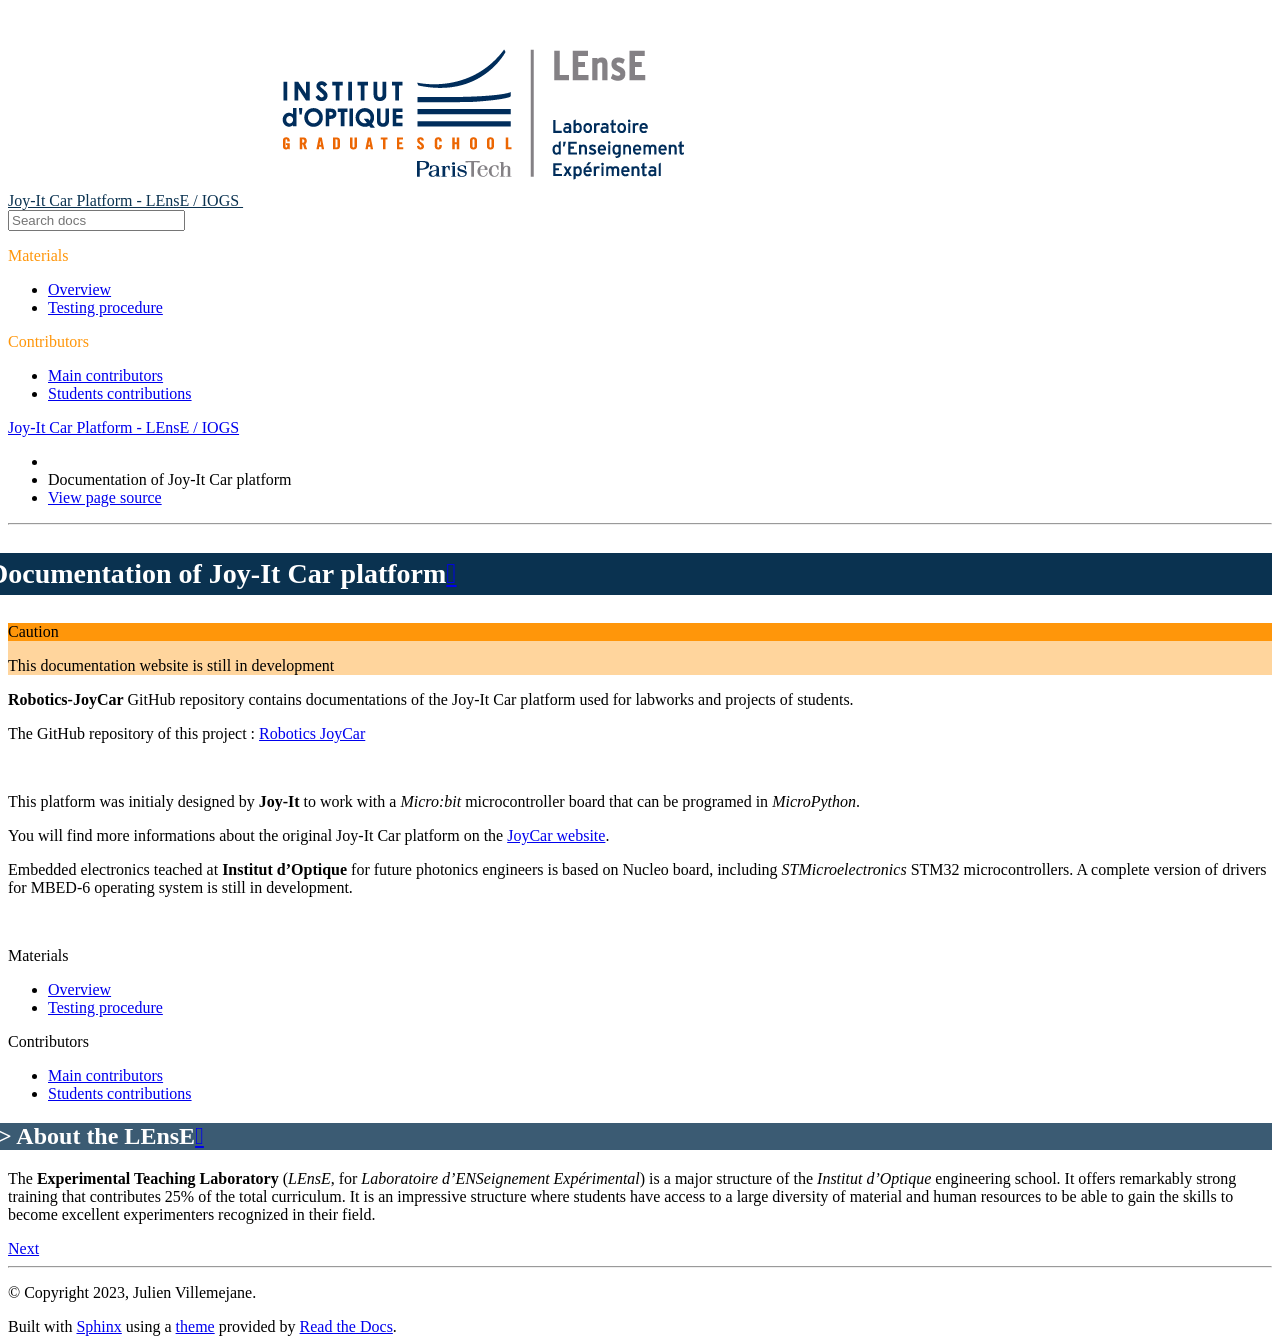
==== index.html @ 59b48093 "deploy: bbde22ca3c3053697eb1ee3dafcf8094be9d98b4" ====
<!DOCTYPE html>
<html class="writer-html5" lang="en" data-content_root="./">
<head>
  <meta charset="utf-8" /><meta name="viewport" content="width=device-width, initial-scale=1" />

  <meta name="viewport" content="width=device-width, initial-scale=1.0" />
  <title>Documentation of Joy-It Car platform &mdash; Joy-It Car Platform - LEnsE / IOGS 0.1 documentation</title>
      <link rel="stylesheet" type="text/css" href="_static/pygments.css?v=80d5e7a1" />
      <link rel="stylesheet" type="text/css" href="_static/css/theme.css?v=19f00094" />
      <link rel="stylesheet" type="text/css" href="_static/css/lense.css?v=fdb2ecc0" />

  
  <!--[if lt IE 9]>
    <script src="_static/js/html5shiv.min.js"></script>
  <![endif]-->
  
        <script src="_static/jquery.js?v=5d32c60e"></script>
        <script src="_static/_sphinx_javascript_frameworks_compat.js?v=2cd50e6c"></script>
        <script src="_static/documentation_options.js?v=2709fde1"></script>
        <script src="_static/doctools.js?v=888ff710"></script>
        <script src="_static/sphinx_highlight.js?v=dc90522c"></script>
    <script src="_static/js/theme.js"></script>
    <link rel="index" title="Index" href="genindex.html" />
    <link rel="search" title="Search" href="search.html" />
    <link rel="next" title="Overview of the platform" href="contents/material_overview.html" /> 
</head>

<body class="wy-body-for-nav"> 
  <div class="wy-grid-for-nav">
    <nav data-toggle="wy-nav-shift" class="wy-nav-side">
      <div class="wy-side-scroll">
        <div class="wy-side-nav-search" >

          
          
          <a href="#" class="icon icon-home">
            Joy-It Car Platform - LEnsE / IOGS
              <img src="_static/logo_lense.png" class="logo" alt="Logo"/>
          </a>
<div role="search">
  <form id="rtd-search-form" class="wy-form" action="search.html" method="get">
    <input type="text" name="q" placeholder="Search docs" aria-label="Search docs" />
    <input type="hidden" name="check_keywords" value="yes" />
    <input type="hidden" name="area" value="default" />
  </form>
</div>
        </div><div class="wy-menu wy-menu-vertical" data-spy="affix" role="navigation" aria-label="Navigation menu">
              <p class="caption" role="heading"><span class="caption-text">Materials</span></p>
<ul>
<li class="toctree-l1"><a class="reference internal" href="contents/material_overview.html">     Overview</a></li>
<li class="toctree-l1"><a class="reference internal" href="contents/material_testing.html">     Testing procedure</a></li>
</ul>
<p class="caption" role="heading"><span class="caption-text">Contributors</span></p>
<ul>
<li class="toctree-l1"><a class="reference internal" href="contents/main_contributors.html">     Main contributors</a></li>
<li class="toctree-l1"><a class="reference internal" href="contents/other_contributors.html">     Students contributions</a></li>
</ul>

        </div>
      </div>
    </nav>

    <section data-toggle="wy-nav-shift" class="wy-nav-content-wrap"><nav class="wy-nav-top" aria-label="Mobile navigation menu" >
          <i data-toggle="wy-nav-top" class="fa fa-bars"></i>
          <a href="#">Joy-It Car Platform - LEnsE / IOGS</a>
      </nav>

      <div class="wy-nav-content">
        <div class="rst-content">
          <div role="navigation" aria-label="Page navigation">
  <ul class="wy-breadcrumbs">
      <li><a href="#" class="icon icon-home" aria-label="Home"></a></li>
      <li class="breadcrumb-item active">Documentation of Joy-It Car platform</li>
      <li class="wy-breadcrumbs-aside">
            <a href="_sources/index.rst.txt" rel="nofollow"> View page source</a>
      </li>
  </ul>
  <hr/>
</div>
          <div role="main" class="document" itemscope="itemscope" itemtype="http://schema.org/Article">
           <div itemprop="articleBody">
             
  <section id="documentation-of-joy-it-car-platform">
<h1>Documentation of Joy-It Car platform<a class="headerlink" href="#documentation-of-joy-it-car-platform" title="Link to this heading"></a></h1>
<div class="admonition caution">
<p class="admonition-title">Caution</p>
<p>This documentation website is still in development</p>
</div>
<p><strong>Robotics-JoyCar</strong> GitHub repository contains documentations of the Joy-It Car platform used for labworks and projects of students.</p>
<p>The GitHub repository of this project : <a class="reference external" href="https://github.com/IOGS-LEnsE/robotics-joycar">Robotics JoyCar</a></p>
<div class="line-block">
<div class="line"><br /></div>
</div>
<p>This platform was initialy designed by <strong>Joy-It</strong> to work with a <em>Micro:bit</em> microcontroller board that can be programed in <em>MicroPython</em>.</p>
<p>You will find more informations about the original Joy-It Car platform on the <a class="reference external" href="https://joycar.joy-it.net/en/">JoyCar website</a>.</p>
<p>Embedded electronics teached at <strong>Institut d’Optique</strong> for future photonics engineers is based on Nucleo board, including <em>STMicroelectronics</em> STM32 microcontrollers.
A complete version of drivers for MBED-6 operating system is still in development.</p>
<div class="line-block">
<div class="line"><br /></div>
</div>
<div class="toctree-wrapper compound">
<p class="caption" role="heading"><span class="caption-text">Materials</span></p>
<ul>
<li class="toctree-l1"><a class="reference internal" href="contents/material_overview.html">     Overview</a></li>
<li class="toctree-l1"><a class="reference internal" href="contents/material_testing.html">     Testing procedure</a></li>
</ul>
</div>
<div class="toctree-wrapper compound">
</div>
<div class="toctree-wrapper compound">
<p class="caption" role="heading"><span class="caption-text">Contributors</span></p>
<ul>
<li class="toctree-l1"><a class="reference internal" href="contents/main_contributors.html">     Main contributors</a></li>
<li class="toctree-l1"><a class="reference internal" href="contents/other_contributors.html">     Students contributions</a></li>
</ul>
</div>
<section id="about-the-lense">
<h2>About the LEnsE<a class="headerlink" href="#about-the-lense" title="Link to this heading"></a></h2>
<p>The <strong>Experimental Teaching Laboratory</strong> (<em>LEnsE</em>, for <em>Laboratoire d’ENSeignement Expérimental</em>) is a major structure of the <em>Institut d’Optique</em> engineering school. It offers remarkably strong training that contributes 25% of the total curriculum. It is an impressive structure where students have access to a large diversity of material and human resources to be able to gain the skills to become excellent experimenters recognized in their field.</p>
</section>
</section>


           </div>
          </div>
          <footer><div class="rst-footer-buttons" role="navigation" aria-label="Footer">
        <a href="contents/material_overview.html" class="btn btn-neutral float-right" title="Overview of the platform" accesskey="n" rel="next">Next <span class="fa fa-arrow-circle-right" aria-hidden="true"></span></a>
    </div>

  <hr/>

  <div role="contentinfo">
    <p>&#169; Copyright 2023, Julien Villemejane.</p>
  </div>

  Built with <a href="https://www.sphinx-doc.org/">Sphinx</a> using a
    <a href="https://github.com/readthedocs/sphinx_rtd_theme">theme</a>
    provided by <a href="https://readthedocs.org">Read the Docs</a>.
   

</footer>
        </div>
      </div>
    </section>
  </div>
  <script>
      jQuery(function () {
          SphinxRtdTheme.Navigation.enable(true);
      });
  </script> 

</body>
</html>
---- _static/css/lense.css ----
.wy-menu-vertical p.caption{
	color: rgb(255, 150, 10); 	/* IOGS Orange */
}

.wy-side-nav-search{
	color: rgb(10, 50, 80);		/* IOGS Violet */
	background-color: white;
}
.wy-side-nav-search>a{
	color: rgb(10, 50, 80);
}


/* Titles and paragraphs */
h1{
	background: rgb(10, 50, 80);
	color: white;
	margin-left: -40px;
	padding: 5px 10px 5px 20px;
	font-size: 175%;
}

h2{
	background: rgba(10, 50, 80, 0.8);
	color: white;
	font-size: 150%;
	margin-left: -10px;
}
h2::before {
  content: '> ';
}

h3{
	background: rgba(10, 50, 80, 0.6);
	color: white;
	font-size: 125%;
	margin-left: -10px;
}
h3::before {
  content: '>> ';
}

h4{
	background: rgba(10, 50, 80, 0.2);
	color: rgb(10, 50, 80);
	font-size: 110%;
	margin-left: -10px;
}
h4::before {
  content: '>>> ';
}

/* Cautions */
.rst-content .caution{
	background: rgba(255, 150, 10, 0.4);
}

.rst-content .caution .admonition-title{
	background: rgb(255, 150, 10);
}

/* Notes */
.rst-content .note{
	background: rgba(10, 50, 80, 0.2);
	color: rgb(10, 50, 80);
}

.rst-content .note .admonition-title{
	background: rgb(10, 50, 80, 0.9);
}
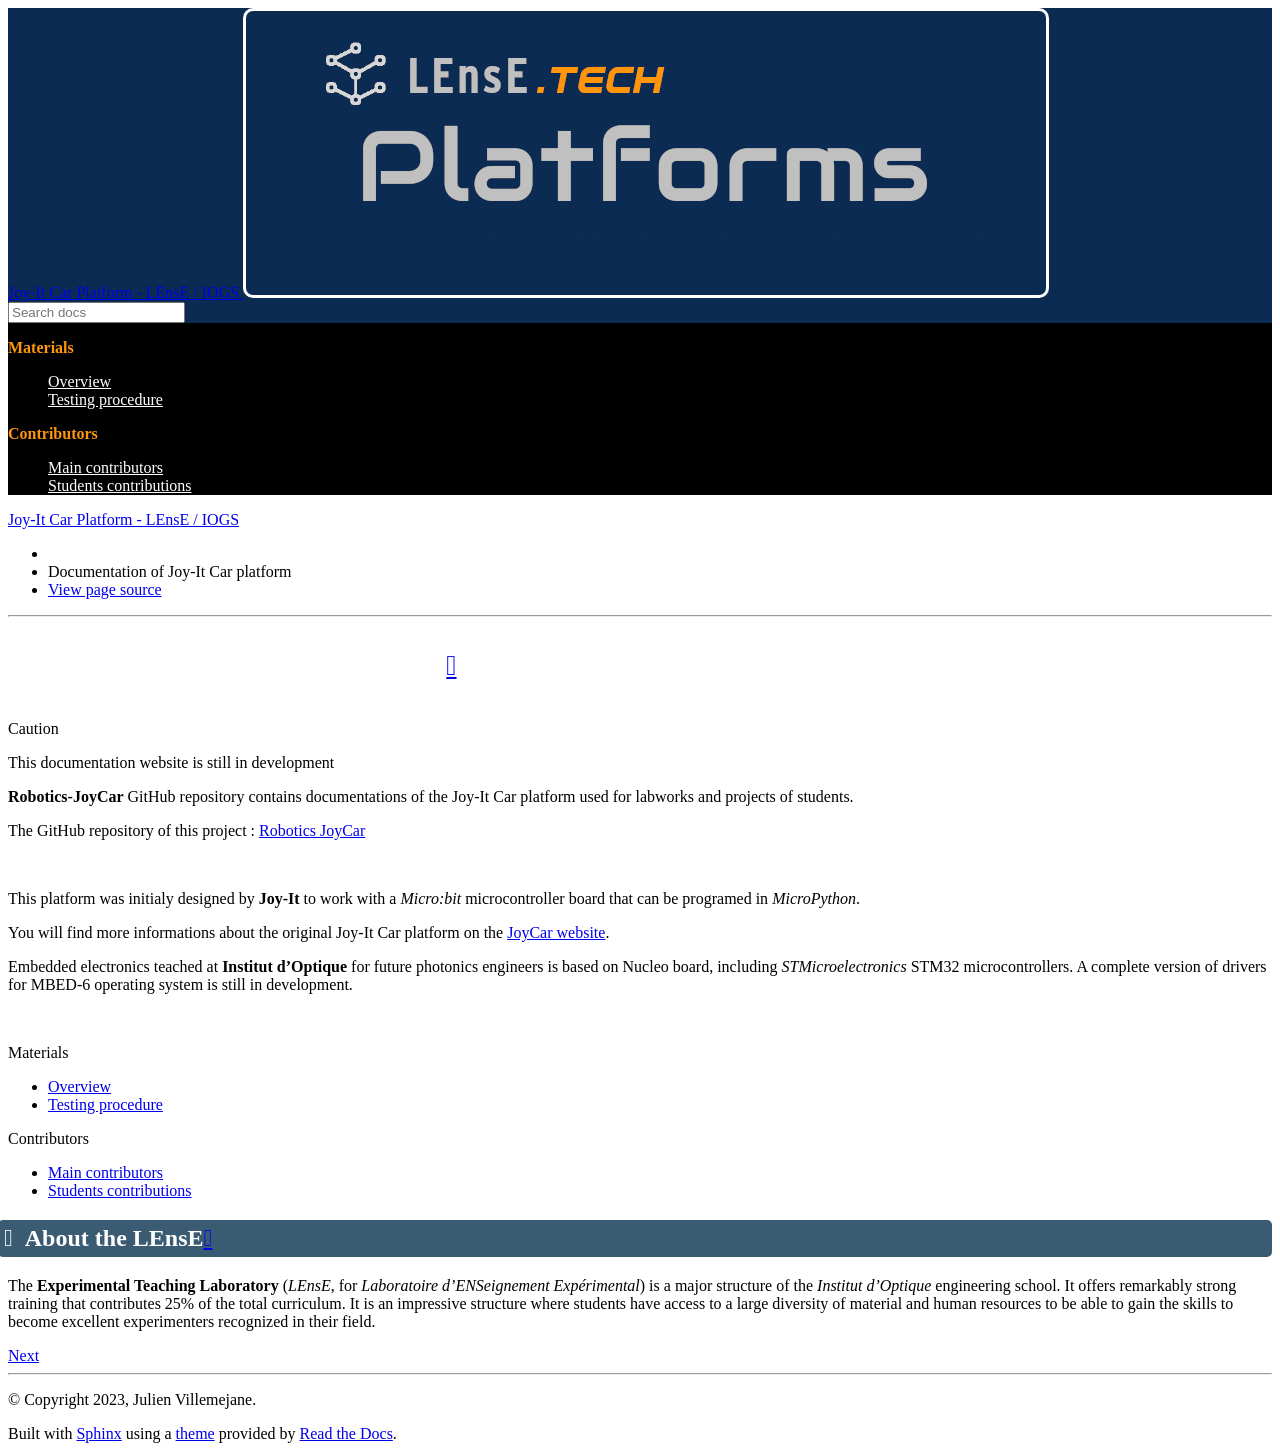
==== commit 00cf01ae: "deploy: 458f532245844e4d883101b6d773b397b13a1354" ====
--- a/index.html
+++ b/index.html
@@ -7,7 +7,8 @@
   <title>Documentation of Joy-It Car platform &mdash; Joy-It Car Platform - LEnsE / IOGS 0.1 documentation</title>
       <link rel="stylesheet" type="text/css" href="_static/pygments.css?v=80d5e7a1" />
       <link rel="stylesheet" type="text/css" href="_static/css/theme.css?v=19f00094" />
-      <link rel="stylesheet" type="text/css" href="_static/css/lense.css?v=fdb2ecc0" />
+      <link rel="stylesheet" type="text/css" href="_static/css/lense-platforms.css?v=f464033f" />
+      <link rel="stylesheet" type="text/css" href="_static/css/links.css?v=7a4609b2" />
 
   
   <!--[if lt IE 9]>
@@ -35,7 +36,7 @@
           
           <a href="#" class="icon icon-home">
             Joy-It Car Platform - LEnsE / IOGS
-              <img src="_static/logo_lense.png" class="logo" alt="Logo"/>
+              <img src="_static/logo-platforms_git.png" class="logo" alt="Logo"/>
           </a>
 <div role="search">
   <form id="rtd-search-form" class="wy-form" action="search.html" method="get">
--- a/_static/css/lense-platforms.css
+++ b/_static/css/lense-platforms.css
@@ -0,0 +1,115 @@
+:root {
+  --iogs-orange: rgb(255, 150, 10);
+  --iogs-violet: rgb(10, 50, 80);
+  --iogs-violet-light: rgba(10, 50, 80, 0.2);
+  --platforms: rgb(11, 43, 82);	
+  --platforms-light: rgba(11, 43, 82, 0.7);	
+  --ressources: rgb(217, 128, 78);
+  --ressources-light: rgba(217, 128, 78, 0.8);
+  --training: rgb(52, 162, 189);	
+  --training-light: rgba(52, 162, 189, 0.8);
+  --procedures: rgb(47, 167, 96);
+  --procedures-light: rgba(47, 167, 96, 0.8);
+}
+
+  /*<img src="[data-uri]">*/
+
+/* Left menu */
+.wy-nav-side{
+	background-color: black; 	
+}
+
+.wy-menu-vertical p.caption{
+	color: var(--iogs-orange);
+	font-weight: bold;
+	font-size: 100%;
+}
+
+.wy-side-nav-search{
+	color: white;			
+	background-color: var(--platforms);
+}
+
+.wy-side-nav-search>a img.logo{
+	background-color: white;
+	padding: 3px;
+	border-radius: 10px;
+}
+
+.wy-menu-vertical a{
+	color: white;
+	font-size: 100%;
+}
+
+/* Titles and paragraphs */
+h1{
+	background: var(--background); 
+	color: white;
+	margin-left: -40px;
+	padding: 5px 10px 10px 20px;
+	font-size: 175%;
+	border-radius: 10px;
+}
+
+h2{
+	background: rgba(10, 50, 80, 0.8);
+	color: white;
+	font-size: 150%;
+	margin-left: -10px;
+	border-radius: 5px;
+	padding: 5px 0px 5px 0px; 
+}
+h2::before {
+	font-family: "Font Awesome 5 Free";
+	content: "\00a0 \f1b2 \00a0\00a0";
+}
+
+h3{
+	background: rgba(10, 50, 80, 0.6);
+	color: white;
+	font-size: 125%;
+	margin-left: -10px;
+	border-radius: 3px;
+	padding: 2px 0px 2px 0px; 
+}
+h3::before {
+	font-family: "Font Awesome 5 Free";
+	content: "\00a0\00a0 \f101 \00a0";
+}
+
+h4{
+	background: rgba(10, 50, 80, 0.2);
+	color: rgb(10, 50, 80);
+	font-size: 110%;
+	margin-left: -10px;
+	border-radius: 2px;
+	padding: 2px 0px 2px 0px; 
+}
+h4::before {
+	font-family: "Font Awesome 5 Free";
+	content: "\00a0\00a0 \f105 \00a0";
+	padding-left: 20px;	
+}
+
+/* Cautions */
+.rst-content .warning{
+	background: rgba(255, 150, 10, 0.4);
+	border-radius: 10px;
+}
+
+.rst-content .warning .admonition-title{
+	background: var(--iogs-orange);
+	border-radius: 0px 10px 0px 0px;
+}
+
+/* Notes */
+.rst-content .note{
+	background: rgba(10, 50, 80, 0.2);
+	color: rgb(10, 50, 80);
+	border-radius: 10px;
+}
+
+.rst-content .note .admonition-title{
+	background: rgb(10, 50, 80, 0.9);
+	border-radius: 5px 10px 0px 0px;
+}
--- a/_static/css/links.css
+++ b/_static/css/links.css
@@ -0,0 +1,23 @@
+
+/* Link for GitHub */
+.linkgit { 
+	text-align: center;
+	display: inline;
+	vertical-align: middle;  }
+
+.linkgit .data { 
+	line-height: 1.2em; 
+	color: #666; }
+.linkgit  a {
+	text-decoration: none;
+	color: #1A3155;
+	border: solid 1px #1A3155;
+	border-radius: 10px;
+	padding: 2px 5px 2px 5px;
+	background: #cccccc;
+	transition: all 0.35s; }
+	
+.linkgit a:hover, .linkgit a.open { 
+	text-decoration: none; 
+	background: #1A3155;
+	color: white;	}
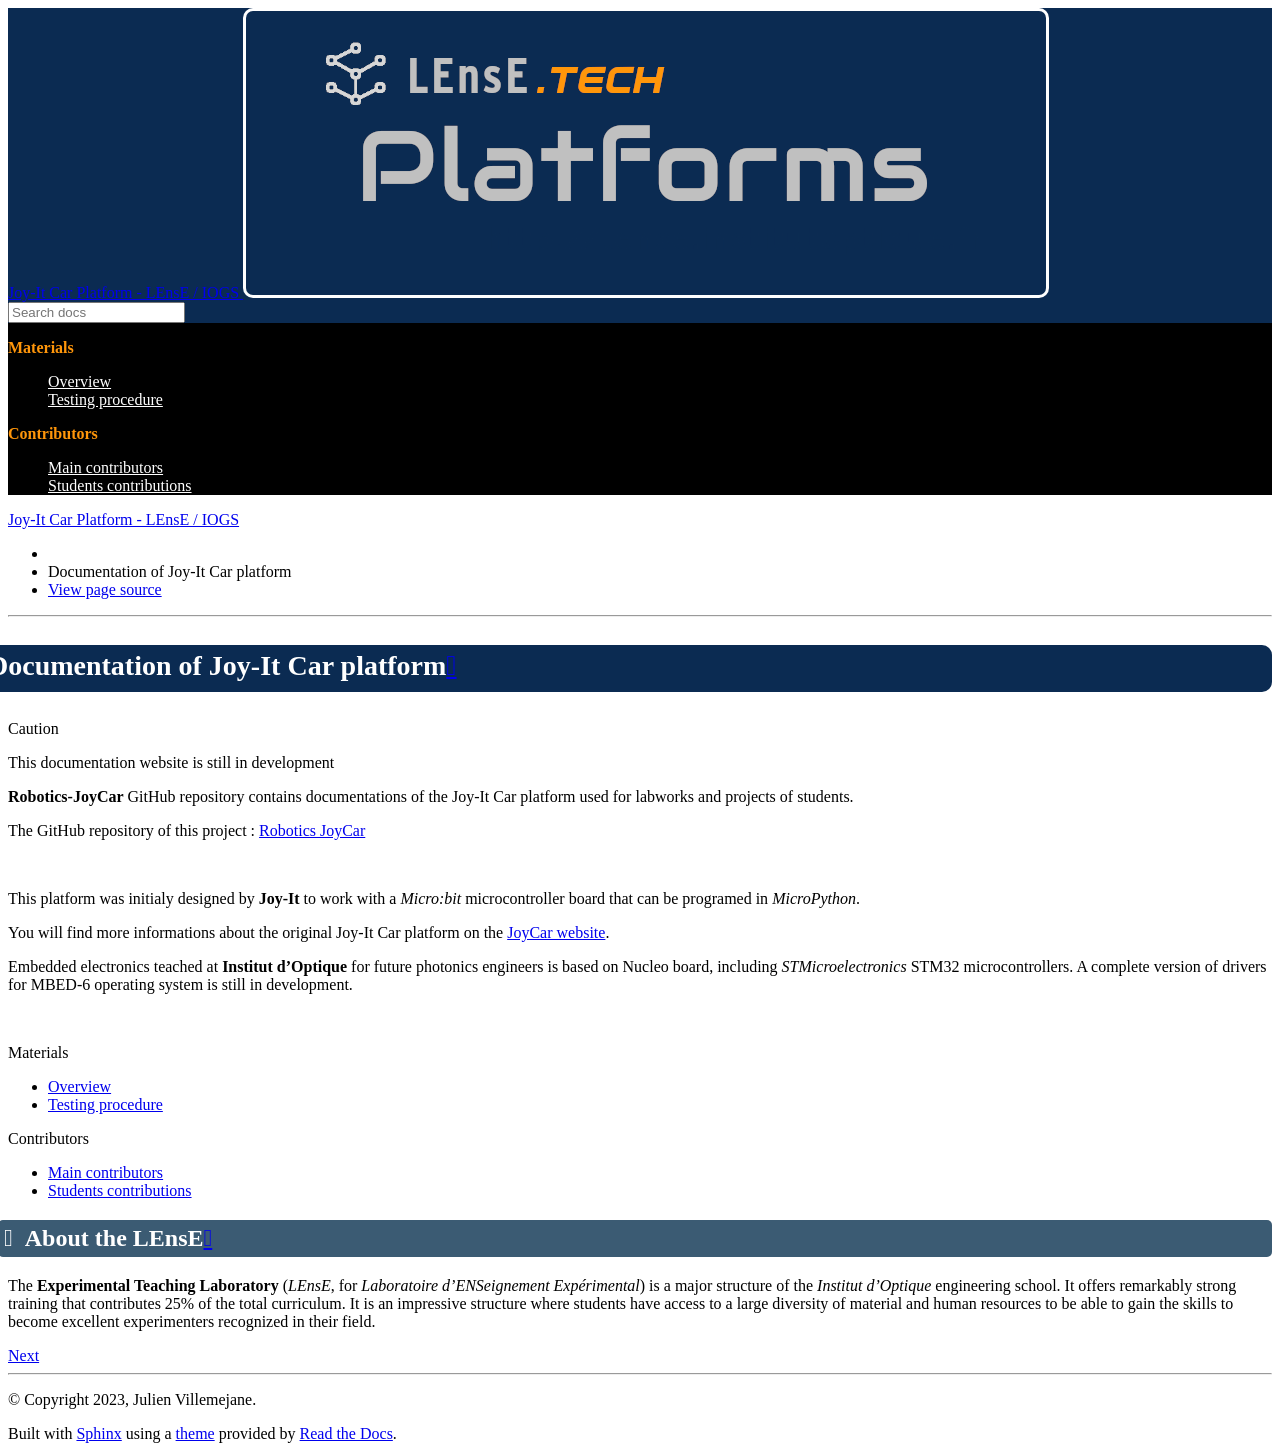
==== commit d8c3b24c: "deploy: 102809a04e0496b07d3d4a183b08b3cce8d2c864" ====
--- a/index.html
+++ b/index.html
@@ -7,7 +7,7 @@
   <title>Documentation of Joy-It Car platform &mdash; Joy-It Car Platform - LEnsE / IOGS 0.1 documentation</title>
       <link rel="stylesheet" type="text/css" href="_static/pygments.css?v=80d5e7a1" />
       <link rel="stylesheet" type="text/css" href="_static/css/theme.css?v=19f00094" />
-      <link rel="stylesheet" type="text/css" href="_static/css/lense-platforms.css?v=f464033f" />
+      <link rel="stylesheet" type="text/css" href="_static/css/lense-platforms.css?v=64eb0f87" />
       <link rel="stylesheet" type="text/css" href="_static/css/links.css?v=7a4609b2" />
 
   
--- a/_static/css/lense-platforms.css
+++ b/_static/css/lense-platforms.css
@@ -43,7 +43,7 @@
 
 /* Titles and paragraphs */
 h1{
-	background: var(--background); 
+	background: var(--platforms); 
 	color: white;
 	margin-left: -40px;
 	padding: 5px 10px 10px 20px;
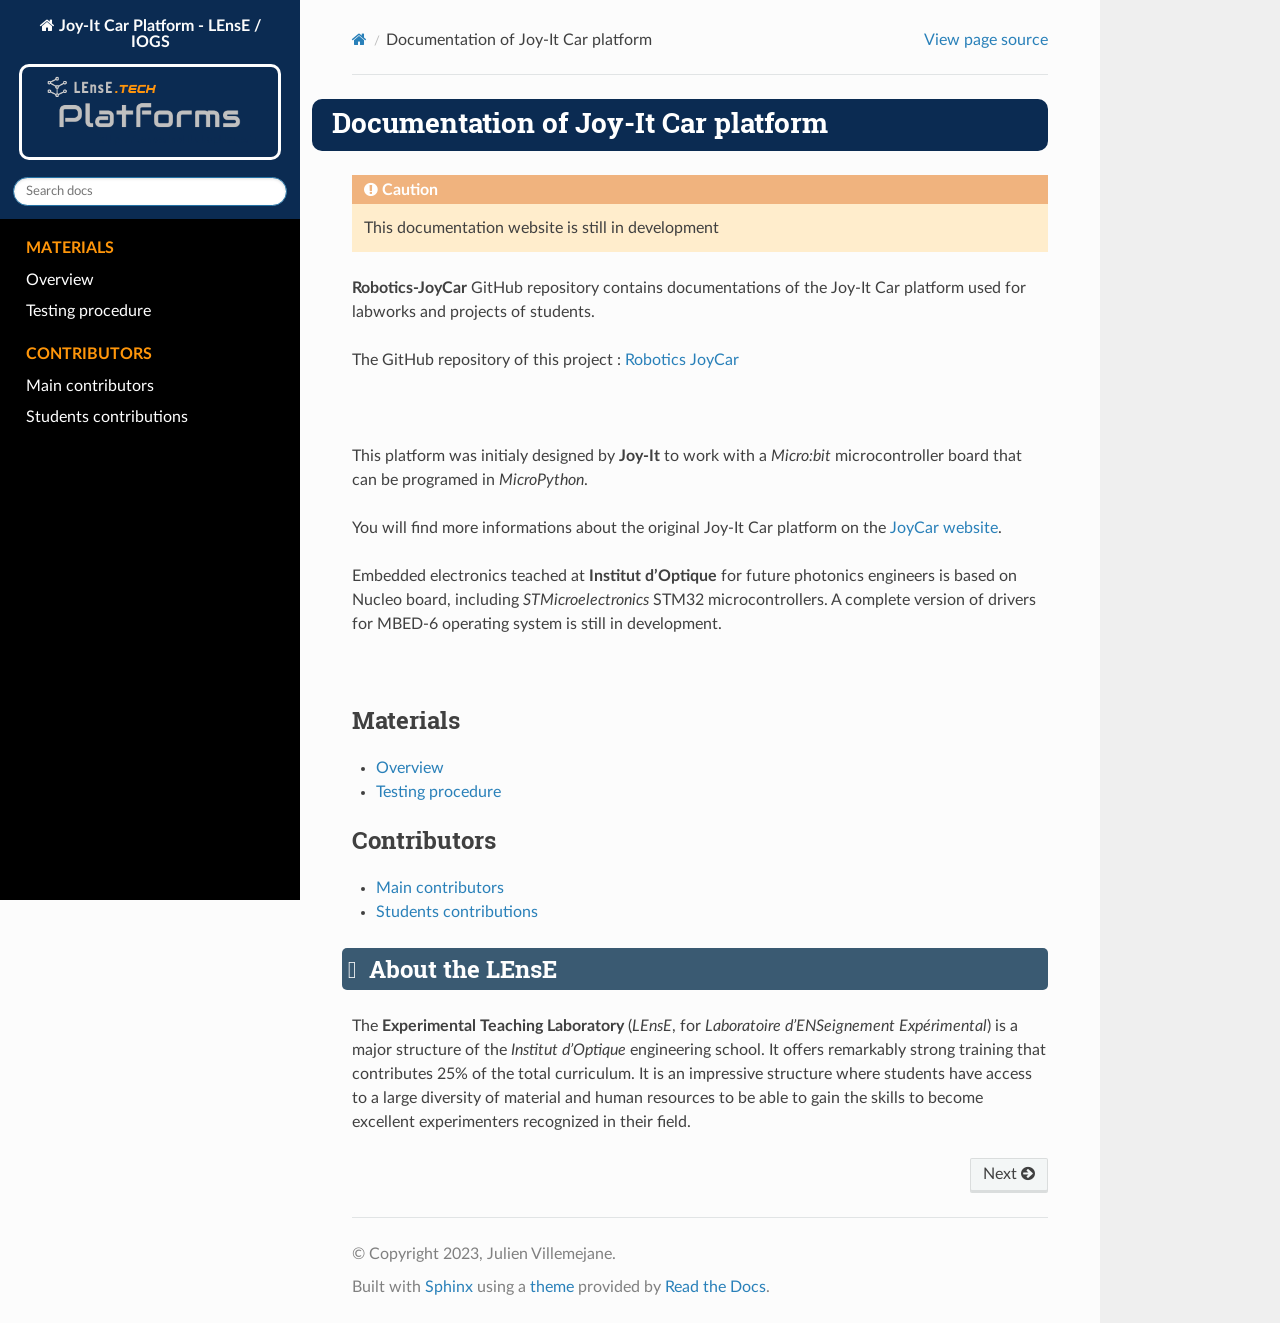
==== commit 37137b7c: "deploy: a70c75b37df16c4dac2532fccf07fb4af206885f" ====
--- a/index.html
+++ b/index.html
@@ -1,3 +1,5 @@
+
+
 <!DOCTYPE html>
 <html class="writer-html5" lang="en" data-content_root="./">
 <head>
@@ -5,21 +7,18 @@
 
   <meta name="viewport" content="width=device-width, initial-scale=1.0" />
   <title>Documentation of Joy-It Car platform &mdash; Joy-It Car Platform - LEnsE / IOGS 0.1 documentation</title>
-      <link rel="stylesheet" type="text/css" href="_static/pygments.css?v=80d5e7a1" />
-      <link rel="stylesheet" type="text/css" href="_static/css/theme.css?v=19f00094" />
+      <link rel="stylesheet" type="text/css" href="_static/pygments.css?v=b86133f3" />
+      <link rel="stylesheet" type="text/css" href="_static/css/theme.css?v=e59714d7" />
       <link rel="stylesheet" type="text/css" href="_static/css/lense-platforms.css?v=64eb0f87" />
       <link rel="stylesheet" type="text/css" href="_static/css/links.css?v=7a4609b2" />
+      <link rel="stylesheet" type="text/css" href="https://iogs-lense.github.io/lense.tech/assets/css/fontawesome/css/all.css" />
 
   
-  <!--[if lt IE 9]>
-    <script src="_static/js/html5shiv.min.js"></script>
-  <![endif]-->
-  
-        <script src="_static/jquery.js?v=5d32c60e"></script>
-        <script src="_static/_sphinx_javascript_frameworks_compat.js?v=2cd50e6c"></script>
-        <script src="_static/documentation_options.js?v=2709fde1"></script>
-        <script src="_static/doctools.js?v=888ff710"></script>
-        <script src="_static/sphinx_highlight.js?v=dc90522c"></script>
+      <script src="_static/jquery.js?v=5d32c60e"></script>
+      <script src="_static/_sphinx_javascript_frameworks_compat.js?v=2cd50e6c"></script>
+      <script src="_static/documentation_options.js?v=2709fde1"></script>
+      <script src="_static/doctools.js?v=9bcbadda"></script>
+      <script src="_static/sphinx_highlight.js?v=dc90522c"></script>
     <script src="_static/js/theme.js"></script>
     <link rel="index" title="Index" href="genindex.html" />
     <link rel="search" title="Search" href="search.html" />
--- a/_static/pygments.css
+++ b/_static/pygments.css
@@ -0,0 +1,75 @@
+pre { line-height: 125%; }
+td.linenos .normal { color: inherit; background-color: transparent; padding-left: 5px; padding-right: 5px; }
+span.linenos { color: inherit; background-color: transparent; padding-left: 5px; padding-right: 5px; }
+td.linenos .special { color: #000000; background-color: #ffffc0; padding-left: 5px; padding-right: 5px; }
+span.linenos.special { color: #000000; background-color: #ffffc0; padding-left: 5px; padding-right: 5px; }
+.highlight .hll { background-color: #ffffcc }
+.highlight { background: #f8f8f8; }
+.highlight .c { color: #3D7B7B; font-style: italic } /* Comment */
+.highlight .err { border: 1px solid #F00 } /* Error */
+.highlight .k { color: #008000; font-weight: bold } /* Keyword */
+.highlight .o { color: #666 } /* Operator */
+.highlight .ch { color: #3D7B7B; font-style: italic } /* Comment.Hashbang */
+.highlight .cm { color: #3D7B7B; font-style: italic } /* Comment.Multiline */
+.highlight .cp { color: #9C6500 } /* Comment.Preproc */
+.highlight .cpf { color: #3D7B7B; font-style: italic } /* Comment.PreprocFile */
+.highlight .c1 { color: #3D7B7B; font-style: italic } /* Comment.Single */
+.highlight .cs { color: #3D7B7B; font-style: italic } /* Comment.Special */
+.highlight .gd { color: #A00000 } /* Generic.Deleted */
+.highlight .ge { font-style: italic } /* Generic.Emph */
+.highlight .ges { font-weight: bold; font-style: italic } /* Generic.EmphStrong */
+.highlight .gr { color: #E40000 } /* Generic.Error */
+.highlight .gh { color: #000080; font-weight: bold } /* Generic.Heading */
+.highlight .gi { color: #008400 } /* Generic.Inserted */
+.highlight .go { color: #717171 } /* Generic.Output */
+.highlight .gp { color: #000080; font-weight: bold } /* Generic.Prompt */
+.highlight .gs { font-weight: bold } /* Generic.Strong */
+.highlight .gu { color: #800080; font-weight: bold } /* Generic.Subheading */
+.highlight .gt { color: #04D } /* Generic.Traceback */
+.highlight .kc { color: #008000; font-weight: bold } /* Keyword.Constant */
+.highlight .kd { color: #008000; font-weight: bold } /* Keyword.Declaration */
+.highlight .kn { color: #008000; font-weight: bold } /* Keyword.Namespace */
+.highlight .kp { color: #008000 } /* Keyword.Pseudo */
+.highlight .kr { color: #008000; font-weight: bold } /* Keyword.Reserved */
+.highlight .kt { color: #B00040 } /* Keyword.Type */
+.highlight .m { color: #666 } /* Literal.Number */
+.highlight .s { color: #BA2121 } /* Literal.String */
+.highlight .na { color: #687822 } /* Name.Attribute */
+.highlight .nb { color: #008000 } /* Name.Builtin */
+.highlight .nc { color: #00F; font-weight: bold } /* Name.Class */
+.highlight .no { color: #800 } /* Name.Constant */
+.highlight .nd { color: #A2F } /* Name.Decorator */
+.highlight .ni { color: #717171; font-weight: bold } /* Name.Entity */
+.highlight .ne { color: #CB3F38; font-weight: bold } /* Name.Exception */
+.highlight .nf { color: #00F } /* Name.Function */
+.highlight .nl { color: #767600 } /* Name.Label */
+.highlight .nn { color: #00F; font-weight: bold } /* Name.Namespace */
+.highlight .nt { color: #008000; font-weight: bold } /* Name.Tag */
+.highlight .nv { color: #19177C } /* Name.Variable */
+.highlight .ow { color: #A2F; font-weight: bold } /* Operator.Word */
+.highlight .w { color: #BBB } /* Text.Whitespace */
+.highlight .mb { color: #666 } /* Literal.Number.Bin */
+.highlight .mf { color: #666 } /* Literal.Number.Float */
+.highlight .mh { color: #666 } /* Literal.Number.Hex */
+.highlight .mi { color: #666 } /* Literal.Number.Integer */
+.highlight .mo { color: #666 } /* Literal.Number.Oct */
+.highlight .sa { color: #BA2121 } /* Literal.String.Affix */
+.highlight .sb { color: #BA2121 } /* Literal.String.Backtick */
+.highlight .sc { color: #BA2121 } /* Literal.String.Char */
+.highlight .dl { color: #BA2121 } /* Literal.String.Delimiter */
+.highlight .sd { color: #BA2121; font-style: italic } /* Literal.String.Doc */
+.highlight .s2 { color: #BA2121 } /* Literal.String.Double */
+.highlight .se { color: #AA5D1F; font-weight: bold } /* Literal.String.Escape */
+.highlight .sh { color: #BA2121 } /* Literal.String.Heredoc */
+.highlight .si { color: #A45A77; font-weight: bold } /* Literal.String.Interpol */
+.highlight .sx { color: #008000 } /* Literal.String.Other */
+.highlight .sr { color: #A45A77 } /* Literal.String.Regex */
+.highlight .s1 { color: #BA2121 } /* Literal.String.Single */
+.highlight .ss { color: #19177C } /* Literal.String.Symbol */
+.highlight .bp { color: #008000 } /* Name.Builtin.Pseudo */
+.highlight .fm { color: #00F } /* Name.Function.Magic */
+.highlight .vc { color: #19177C } /* Name.Variable.Class */
+.highlight .vg { color: #19177C } /* Name.Variable.Global */
+.highlight .vi { color: #19177C } /* Name.Variable.Instance */
+.highlight .vm { color: #19177C } /* Name.Variable.Magic */
+.highlight .il { color: #666 } /* Literal.Number.Integer.Long */
--- a/_static/css/theme.css
+++ b/_static/css/theme.css
@@ -0,0 +1,4 @@
+html{box-sizing:border-box}*,:after,:before{box-sizing:inherit}article,aside,details,figcaption,figure,footer,header,hgroup,nav,section{display:block}audio,canvas,video{display:inline-block;*display:inline;*zoom:1}[hidden],audio:not([controls]){display:none}*{-webkit-box-sizing:border-box;-moz-box-sizing:border-box;box-sizing:border-box}html{font-size:100%;-webkit-text-size-adjust:100%;-ms-text-size-adjust:100%}body{margin:0}a:active,a:hover{outline:0}abbr[title]{border-bottom:1px dotted}b,strong{font-weight:700}blockquote{margin:0}dfn{font-style:italic}ins{background:#ff9;text-decoration:none}ins,mark{color:#000}mark{background:#ff0;font-style:italic;font-weight:700}.rst-content code,.rst-content tt,code,kbd,pre,samp{font-family:monospace,serif;_font-family:courier new,monospace;font-size:1em}pre{white-space:pre}q{quotes:none}q:after,q:before{content:"";content:none}small{font-size:85%}sub,sup{font-size:75%;line-height:0;position:relative;vertical-align:baseline}sup{top:-.5em}sub{bottom:-.25em}dl,ol,ul{margin:0;padding:0;list-style:none;list-style-image:none}li{list-style:none}dd{margin:0}img{border:0;-ms-interpolation-mode:bicubic;vertical-align:middle;max-width:100%}svg:not(:root){overflow:hidden}figure,form{margin:0}label{cursor:pointer}button,input,select,textarea{font-size:100%;margin:0;vertical-align:baseline;*vertical-align:middle}button,input{line-height:normal}button,input[type=button],input[type=reset],input[type=submit]{cursor:pointer;-webkit-appearance:button;*overflow:visible}button[disabled],input[disabled]{cursor:default}input[type=search]{-webkit-appearance:textfield;-moz-box-sizing:content-box;-webkit-box-sizing:content-box;box-sizing:content-box}textarea{resize:vertical}table{border-collapse:collapse;border-spacing:0}td{vertical-align:top}.chromeframe{margin:.2em 0;background:#ccc;color:#000;padding:.2em 0}.ir{display:block;border:0;text-indent:-999em;overflow:hidden;background-color:transparent;background-repeat:no-repeat;text-align:left;direction:ltr;*line-height:0}.ir br{display:none}.hidden{display:none!important;visibility:hidden}.visuallyhidden{border:0;clip:rect(0 0 0 0);height:1px;margin:-1px;overflow:hidden;padding:0;position:absolute;width:1px}.visuallyhidden.focusable:active,.visuallyhidden.focusable:focus{clip:auto;height:auto;margin:0;overflow:visible;position:static;width:auto}.invisible{visibility:hidden}.relative{position:relative}big,small{font-size:100%}@media print{body,html,section{background:none!important}*{box-shadow:none!important;text-shadow:none!important;filter:none!important;-ms-filter:none!important}a,a:visited{text-decoration:underline}.ir a:after,a[href^="#"]:after,a[href^="javascript:"]:after{content:""}blockquote,pre{page-break-inside:avoid}thead{display:table-header-group}img,tr{page-break-inside:avoid}img{max-width:100%!important}@page{margin:.5cm}.rst-content .toctree-wrapper>p.caption,h2,h3,p{orphans:3;widows:3}.rst-content .toctree-wrapper>p.caption,h2,h3{page-break-after:avoid}}.btn,.fa:before,.icon:before,.rst-content .admonition,.rst-content .admonition-title:before,.rst-content .admonition-todo,.rst-content .attention,.rst-content .caution,.rst-content .code-block-caption .headerlink:before,.rst-content .danger,.rst-content .eqno .headerlink:before,.rst-content .error,.rst-content .hint,.rst-content .important,.rst-content .note,.rst-content .seealso,.rst-content .tip,.rst-content .warning,.rst-content code.download span:first-child:before,.rst-content dl dt .headerlink:before,.rst-content h1 .headerlink:before,.rst-content h2 .headerlink:before,.rst-content h3 .headerlink:before,.rst-content h4 .headerlink:before,.rst-content h5 .headerlink:before,.rst-content h6 .headerlink:before,.rst-content p.caption .headerlink:before,.rst-content p .headerlink:before,.rst-content table>caption .headerlink:before,.rst-content tt.download span:first-child:before,.wy-alert,.wy-dropdown .caret:before,.wy-inline-validate.wy-inline-validate-danger .wy-input-context:before,.wy-inline-validate.wy-inline-validate-info .wy-input-context:before,.wy-inline-validate.wy-inline-validate-success .wy-input-context:before,.wy-inline-validate.wy-inline-validate-warning .wy-input-context:before,.wy-menu-vertical li.current>a button.toctree-expand:before,.wy-menu-vertical li.on a button.toctree-expand:before,.wy-menu-vertical li button.toctree-expand:before,input[type=color],input[type=date],input[type=datetime-local],input[type=datetime],input[type=email],input[type=month],input[type=number],input[type=password],input[type=search],input[type=tel],input[type=text],input[type=time],input[type=url],input[type=week],select,textarea{-webkit-font-smoothing:antialiased}.clearfix{*zoom:1}.clearfix:after,.clearfix:before{display:table;content:""}.clearfix:after{clear:both}/*!
+ *  Font Awesome 4.7.0 by @davegandy - http://fontawesome.io - @fontawesome
+ *  License - http://fontawesome.io/license (Font: SIL OFL 1.1, CSS: MIT License)
+ */@font-face{font-family:FontAwesome;src:url(fonts/fontawesome-webfont.eot?674f50d287a8c48dc19ba404d20fe713);src:url(fonts/fontawesome-webfont.eot?674f50d287a8c48dc19ba404d20fe713?#iefix&v=4.7.0) format("embedded-opentype"),url(fonts/fontawesome-webfont.woff2?af7ae505a9eed503f8b8e6982036873e) format("woff2"),url(fonts/fontawesome-webfont.woff?fee66e712a8a08eef5805a46892932ad) format("woff"),url(fonts/fontawesome-webfont.ttf?b06871f281fee6b241d60582ae9369b9) format("truetype"),url(fonts/fontawesome-webfont.svg?912ec66d7572ff821749319396470bde#fontawesomeregular) format("svg");font-weight:400;font-style:normal}.fa,.icon,.rst-content .admonition-title,.rst-content .code-block-caption .headerlink,.rst-content .eqno .headerlink,.rst-content code.download span:first-child,.rst-content dl dt .headerlink,.rst-content h1 .headerlink,.rst-content h2 .headerlink,.rst-content h3 .headerlink,.rst-content h4 .headerlink,.rst-content h5 .headerlink,.rst-content h6 .headerlink,.rst-content p.caption .headerlink,.rst-content p .headerlink,.rst-content table>caption .headerlink,.rst-content tt.download span:first-child,.wy-menu-vertical li.current>a button.toctree-expand,.wy-menu-vertical li.on a button.toctree-expand,.wy-menu-vertical li button.toctree-expand{display:inline-block;font:normal normal normal 14px/1 FontAwesome;font-size:inherit;text-rendering:auto;-webkit-font-smoothing:antialiased;-moz-osx-font-smoothing:grayscale}.fa-lg{font-size:1.33333em;line-height:.75em;vertical-align:-15%}.fa-2x{font-size:2em}.fa-3x{font-size:3em}.fa-4x{font-size:4em}.fa-5x{font-size:5em}.fa-fw{width:1.28571em;text-align:center}.fa-ul{padding-left:0;margin-left:2.14286em;list-style-type:none}.fa-ul>li{position:relative}.fa-li{position:absolute;left:-2.14286em;width:2.14286em;top:.14286em;text-align:center}.fa-li.fa-lg{left:-1.85714em}.fa-border{padding:.2em .25em .15em;border:.08em solid #eee;border-radius:.1em}.fa-pull-left{float:left}.fa-pull-right{float:right}.fa-pull-left.icon,.fa.fa-pull-left,.rst-content .code-block-caption .fa-pull-left.headerlink,.rst-content .eqno .fa-pull-left.headerlink,.rst-content .fa-pull-left.admonition-title,.rst-content code.download span.fa-pull-left:first-child,.rst-content dl dt .fa-pull-left.headerlink,.rst-content h1 .fa-pull-left.headerlink,.rst-content h2 .fa-pull-left.headerlink,.rst-content h3 .fa-pull-left.headerlink,.rst-content h4 .fa-pull-left.headerlink,.rst-content h5 .fa-pull-left.headerlink,.rst-content h6 .fa-pull-left.headerlink,.rst-content p .fa-pull-left.headerlink,.rst-content table>caption .fa-pull-left.headerlink,.rst-content tt.download span.fa-pull-left:first-child,.wy-menu-vertical li.current>a button.fa-pull-left.toctree-expand,.wy-menu-vertical li.on a button.fa-pull-left.toctree-expand,.wy-menu-vertical li button.fa-pull-left.toctree-expand{margin-right:.3em}.fa-pull-right.icon,.fa.fa-pull-right,.rst-content .code-block-caption .fa-pull-right.headerlink,.rst-content .eqno .fa-pull-right.headerlink,.rst-content .fa-pull-right.admonition-title,.rst-content code.download span.fa-pull-right:first-child,.rst-content dl dt .fa-pull-right.headerlink,.rst-content h1 .fa-pull-right.headerlink,.rst-content h2 .fa-pull-right.headerlink,.rst-content h3 .fa-pull-right.headerlink,.rst-content h4 .fa-pull-right.headerlink,.rst-content h5 .fa-pull-right.headerlink,.rst-content h6 .fa-pull-right.headerlink,.rst-content p .fa-pull-right.headerlink,.rst-content table>caption .fa-pull-right.headerlink,.rst-content tt.download span.fa-pull-right:first-child,.wy-menu-vertical li.current>a button.fa-pull-right.toctree-expand,.wy-menu-vertical li.on a button.fa-pull-right.toctree-expand,.wy-menu-vertical li button.fa-pull-right.toctree-expand{margin-left:.3em}.pull-right{float:right}.pull-left{float:left}.fa.pull-left,.pull-left.icon,.rst-content .code-block-caption .pull-left.headerlink,.rst-content .eqno .pull-left.headerlink,.rst-content .pull-left.admonition-title,.rst-content code.download span.pull-left:first-child,.rst-content dl dt .pull-left.headerlink,.rst-content h1 .pull-left.headerlink,.rst-content h2 .pull-left.headerlink,.rst-content h3 .pull-left.headerlink,.rst-content h4 .pull-left.headerlink,.rst-content h5 .pull-left.headerlink,.rst-content h6 .pull-left.headerlink,.rst-content p .pull-left.headerlink,.rst-content table>caption .pull-left.headerlink,.rst-content tt.download span.pull-left:first-child,.wy-menu-vertical li.current>a button.pull-left.toctree-expand,.wy-menu-vertical li.on a button.pull-left.toctree-expand,.wy-menu-vertical li button.pull-left.toctree-expand{margin-right:.3em}.fa.pull-right,.pull-right.icon,.rst-content .code-block-caption .pull-right.headerlink,.rst-content .eqno .pull-right.headerlink,.rst-content .pull-right.admonition-title,.rst-content code.download span.pull-right:first-child,.rst-content dl dt .pull-right.headerlink,.rst-content h1 .pull-right.headerlink,.rst-content h2 .pull-right.headerlink,.rst-content h3 .pull-right.headerlink,.rst-content h4 .pull-right.headerlink,.rst-content h5 .pull-right.headerlink,.rst-content h6 .pull-right.headerlink,.rst-content p .pull-right.headerlink,.rst-content table>caption .pull-right.headerlink,.rst-content tt.download span.pull-right:first-child,.wy-menu-vertical li.current>a button.pull-right.toctree-expand,.wy-menu-vertical li.on a button.pull-right.toctree-expand,.wy-menu-vertical li button.pull-right.toctree-expand{margin-left:.3em}.fa-spin{-webkit-animation:fa-spin 2s linear infinite;animation:fa-spin 2s linear infinite}.fa-pulse{-webkit-animation:fa-spin 1s steps(8) infinite;animation:fa-spin 1s steps(8) infinite}@-webkit-keyframes fa-spin{0%{-webkit-transform:rotate(0deg);transform:rotate(0deg)}to{-webkit-transform:rotate(359deg);transform:rotate(359deg)}}@keyframes fa-spin{0%{-webkit-transform:rotate(0deg);transform:rotate(0deg)}to{-webkit-transform:rotate(359deg);transform:rotate(359deg)}}.fa-rotate-90{-ms-filter:"progid:DXImageTransform.Microsoft.BasicImage(rotation=1)";-webkit-transform:rotate(90deg);-ms-transform:rotate(90deg);transform:rotate(90deg)}.fa-rotate-180{-ms-filter:"progid:DXImageTransform.Microsoft.BasicImage(rotation=2)";-webkit-transform:rotate(180deg);-ms-transform:rotate(180deg);transform:rotate(180deg)}.fa-rotate-270{-ms-filter:"progid:DXImageTransform.Microsoft.BasicImage(rotation=3)";-webkit-transform:rotate(270deg);-ms-transform:rotate(270deg);transform:rotate(270deg)}.fa-flip-horizontal{-ms-filter:"progid:DXImageTransform.Microsoft.BasicImage(rotation=0, mirror=1)";-webkit-transform:scaleX(-1);-ms-transform:scaleX(-1);transform:scaleX(-1)}.fa-flip-vertical{-ms-filter:"progid:DXImageTransform.Microsoft.BasicImage(rotation=2, mirror=1)";-webkit-transform:scaleY(-1);-ms-transform:scaleY(-1);transform:scaleY(-1)}:root .fa-flip-horizontal,:root .fa-flip-vertical,:root .fa-rotate-90,:root .fa-rotate-180,:root .fa-rotate-270{filter:none}.fa-stack{position:relative;display:inline-block;width:2em;height:2em;line-height:2em;vertical-align:middle}.fa-stack-1x,.fa-stack-2x{position:absolute;left:0;width:100%;text-align:center}.fa-stack-1x{line-height:inherit}.fa-stack-2x{font-size:2em}.fa-inverse{color:#fff}.fa-glass:before{content:""}.fa-music:before{content:""}.fa-search:before,.icon-search:before{content:""}.fa-envelope-o:before{content:""}.fa-heart:before{content:""}.fa-star:before{content:""}.fa-star-o:before{content:""}.fa-user:before{content:""}.fa-film:before{content:""}.fa-th-large:before{content:""}.fa-th:before{content:""}.fa-th-list:before{content:""}.fa-check:before{content:""}.fa-close:before,.fa-remove:before,.fa-times:before{content:""}.fa-search-plus:before{content:""}.fa-search-minus:before{content:""}.fa-power-off:before{content:""}.fa-signal:before{content:""}.fa-cog:before,.fa-gear:before{content:""}.fa-trash-o:before{content:""}.fa-home:before,.icon-home:before{content:""}.fa-file-o:before{content:""}.fa-clock-o:before{content:""}.fa-road:before{content:""}.fa-download:before,.rst-content code.download span:first-child:before,.rst-content tt.download span:first-child:before{content:""}.fa-arrow-circle-o-down:before{content:""}.fa-arrow-circle-o-up:before{content:""}.fa-inbox:before{content:""}.fa-play-circle-o:before{content:""}.fa-repeat:before,.fa-rotate-right:before{content:""}.fa-refresh:before{content:""}.fa-list-alt:before{content:""}.fa-lock:before{content:""}.fa-flag:before{content:""}.fa-headphones:before{content:""}.fa-volume-off:before{content:""}.fa-volume-down:before{content:""}.fa-volume-up:before{content:""}.fa-qrcode:before{content:""}.fa-barcode:before{content:""}.fa-tag:before{content:""}.fa-tags:before{content:""}.fa-book:before,.icon-book:before{content:""}.fa-bookmark:before{content:""}.fa-print:before{content:""}.fa-camera:before{content:""}.fa-font:before{content:""}.fa-bold:before{content:""}.fa-italic:before{content:""}.fa-text-height:before{content:""}.fa-text-width:before{content:""}.fa-align-left:before{content:""}.fa-align-center:before{content:""}.fa-align-right:before{content:""}.fa-align-justify:before{content:""}.fa-list:before{content:""}.fa-dedent:before,.fa-outdent:before{content:""}.fa-indent:before{content:""}.fa-video-camera:before{content:""}.fa-image:before,.fa-photo:before,.fa-picture-o:before{content:""}.fa-pencil:before{content:""}.fa-map-marker:before{content:""}.fa-adjust:before{content:""}.fa-tint:before{content:""}.fa-edit:before,.fa-pencil-square-o:before{content:""}.fa-share-square-o:before{content:""}.fa-check-square-o:before{content:""}.fa-arrows:before{content:""}.fa-step-backward:before{content:""}.fa-fast-backward:before{content:""}.fa-backward:before{content:""}.fa-play:before{content:""}.fa-pause:before{content:""}.fa-stop:before{content:""}.fa-forward:before{content:""}.fa-fast-forward:before{content:""}.fa-step-forward:before{content:""}.fa-eject:before{content:""}.fa-chevron-left:before{content:""}.fa-chevron-right:before{content:""}.fa-plus-circle:before{content:""}.fa-minus-circle:before{content:""}.fa-times-circle:before,.wy-inline-validate.wy-inline-validate-danger .wy-input-context:before{content:""}.fa-check-circle:before,.wy-inline-validate.wy-inline-validate-success .wy-input-context:before{content:""}.fa-question-circle:before{content:""}.fa-info-circle:before{content:""}.fa-crosshairs:before{content:""}.fa-times-circle-o:before{content:""}.fa-check-circle-o:before{content:""}.fa-ban:before{content:""}.fa-arrow-left:before{content:""}.fa-arrow-right:before{content:""}.fa-arrow-up:before{content:""}.fa-arrow-down:before{content:""}.fa-mail-forward:before,.fa-share:before{content:""}.fa-expand:before{content:""}.fa-compress:before{content:""}.fa-plus:before{content:""}.fa-minus:before{content:""}.fa-asterisk:before{content:""}.fa-exclamation-circle:before,.rst-content .admonition-title:before,.wy-inline-validate.wy-inline-validate-info .wy-input-context:before,.wy-inline-validate.wy-inline-validate-warning .wy-input-context:before{content:""}.fa-gift:before{content:""}.fa-leaf:before{content:""}.fa-fire:before,.icon-fire:before{content:""}.fa-eye:before{content:""}.fa-eye-slash:before{content:""}.fa-exclamation-triangle:before,.fa-warning:before{content:""}.fa-plane:before{content:""}.fa-calendar:before{content:""}.fa-random:before{content:""}.fa-comment:before{content:""}.fa-magnet:before{content:""}.fa-chevron-up:before{content:""}.fa-chevron-down:before{content:""}.fa-retweet:before{content:""}.fa-shopping-cart:before{content:""}.fa-folder:before{content:""}.fa-folder-open:before{content:""}.fa-arrows-v:before{content:""}.fa-arrows-h:before{content:""}.fa-bar-chart-o:before,.fa-bar-chart:before{content:""}.fa-twitter-square:before{content:""}.fa-facebook-square:before{content:""}.fa-camera-retro:before{content:""}.fa-key:before{content:""}.fa-cogs:before,.fa-gears:before{content:""}.fa-comments:before{content:""}.fa-thumbs-o-up:before{content:""}.fa-thumbs-o-down:before{content:""}.fa-star-half:before{content:""}.fa-heart-o:before{content:""}.fa-sign-out:before{content:""}.fa-linkedin-square:before{content:""}.fa-thumb-tack:before{content:""}.fa-external-link:before{content:""}.fa-sign-in:before{content:""}.fa-trophy:before{content:""}.fa-github-square:before{content:""}.fa-upload:before{content:""}.fa-lemon-o:before{content:""}.fa-phone:before{content:""}.fa-square-o:before{content:""}.fa-bookmark-o:before{content:""}.fa-phone-square:before{content:""}.fa-twitter:before{content:""}.fa-facebook-f:before,.fa-facebook:before{content:""}.fa-github:before,.icon-github:before{content:""}.fa-unlock:before{content:""}.fa-credit-card:before{content:""}.fa-feed:before,.fa-rss:before{content:""}.fa-hdd-o:before{content:""}.fa-bullhorn:before{content:""}.fa-bell:before{content:""}.fa-certificate:before{content:""}.fa-hand-o-right:before{content:""}.fa-hand-o-left:before{content:""}.fa-hand-o-up:before{content:""}.fa-hand-o-down:before{content:""}.fa-arrow-circle-left:before,.icon-circle-arrow-left:before{content:""}.fa-arrow-circle-right:before,.icon-circle-arrow-right:before{content:""}.fa-arrow-circle-up:before{content:""}.fa-arrow-circle-down:before{content:""}.fa-globe:before{content:""}.fa-wrench:before{content:""}.fa-tasks:before{content:""}.fa-filter:before{content:""}.fa-briefcase:before{content:""}.fa-arrows-alt:before{content:""}.fa-group:before,.fa-users:before{content:""}.fa-chain:before,.fa-link:before,.icon-link:before{content:""}.fa-cloud:before{content:""}.fa-flask:before{content:""}.fa-cut:before,.fa-scissors:before{content:""}.fa-copy:before,.fa-files-o:before{content:""}.fa-paperclip:before{content:""}.fa-floppy-o:before,.fa-save:before{content:""}.fa-square:before{content:""}.fa-bars:before,.fa-navicon:before,.fa-reorder:before{content:""}.fa-list-ul:before{content:""}.fa-list-ol:before{content:""}.fa-strikethrough:before{content:""}.fa-underline:before{content:""}.fa-table:before{content:""}.fa-magic:before{content:""}.fa-truck:before{content:""}.fa-pinterest:before{content:""}.fa-pinterest-square:before{content:""}.fa-google-plus-square:before{content:""}.fa-google-plus:before{content:""}.fa-money:before{content:""}.fa-caret-down:before,.icon-caret-down:before,.wy-dropdown .caret:before{content:""}.fa-caret-up:before{content:""}.fa-caret-left:before{content:""}.fa-caret-right:before{content:""}.fa-columns:before{content:""}.fa-sort:before,.fa-unsorted:before{content:""}.fa-sort-desc:before,.fa-sort-down:before{content:""}.fa-sort-asc:before,.fa-sort-up:before{content:""}.fa-envelope:before{content:""}.fa-linkedin:before{content:""}.fa-rotate-left:before,.fa-undo:before{content:""}.fa-gavel:before,.fa-legal:before{content:""}.fa-dashboard:before,.fa-tachometer:before{content:""}.fa-comment-o:before{content:""}.fa-comments-o:before{content:""}.fa-bolt:before,.fa-flash:before{content:""}.fa-sitemap:before{content:""}.fa-umbrella:before{content:""}.fa-clipboard:before,.fa-paste:before{content:""}.fa-lightbulb-o:before{content:""}.fa-exchange:before{content:""}.fa-cloud-download:before{content:""}.fa-cloud-upload:before{content:""}.fa-user-md:before{content:""}.fa-stethoscope:before{content:""}.fa-suitcase:before{content:""}.fa-bell-o:before{content:""}.fa-coffee:before{content:""}.fa-cutlery:before{content:""}.fa-file-text-o:before{content:""}.fa-building-o:before{content:""}.fa-hospital-o:before{content:""}.fa-ambulance:before{content:""}.fa-medkit:before{content:""}.fa-fighter-jet:before{content:""}.fa-beer:before{content:""}.fa-h-square:before{content:""}.fa-plus-square:before{content:""}.fa-angle-double-left:before{content:""}.fa-angle-double-right:before{content:""}.fa-angle-double-up:before{content:""}.fa-angle-double-down:before{content:""}.fa-angle-left:before{content:""}.fa-angle-right:before{content:""}.fa-angle-up:before{content:""}.fa-angle-down:before{content:""}.fa-desktop:before{content:""}.fa-laptop:before{content:""}.fa-tablet:before{content:""}.fa-mobile-phone:before,.fa-mobile:before{content:""}.fa-circle-o:before{content:""}.fa-quote-left:before{content:""}.fa-quote-right:before{content:""}.fa-spinner:before{content:""}.fa-circle:before{content:""}.fa-mail-reply:before,.fa-reply:before{content:""}.fa-github-alt:before{content:""}.fa-folder-o:before{content:""}.fa-folder-open-o:before{content:""}.fa-smile-o:before{content:""}.fa-frown-o:before{content:""}.fa-meh-o:before{content:""}.fa-gamepad:before{content:""}.fa-keyboard-o:before{content:""}.fa-flag-o:before{content:""}.fa-flag-checkered:before{content:""}.fa-terminal:before{content:""}.fa-code:before{content:""}.fa-mail-reply-all:before,.fa-reply-all:before{content:""}.fa-star-half-empty:before,.fa-star-half-full:before,.fa-star-half-o:before{content:""}.fa-location-arrow:before{content:""}.fa-crop:before{content:""}.fa-code-fork:before{content:""}.fa-chain-broken:before,.fa-unlink:before{content:""}.fa-question:before{content:""}.fa-info:before{content:""}.fa-exclamation:before{content:""}.fa-superscript:before{content:""}.fa-subscript:before{content:""}.fa-eraser:before{content:""}.fa-puzzle-piece:before{content:""}.fa-microphone:before{content:""}.fa-microphone-slash:before{content:""}.fa-shield:before{content:""}.fa-calendar-o:before{content:""}.fa-fire-extinguisher:before{content:""}.fa-rocket:before{content:""}.fa-maxcdn:before{content:""}.fa-chevron-circle-left:before{content:""}.fa-chevron-circle-right:before{content:""}.fa-chevron-circle-up:before{content:""}.fa-chevron-circle-down:before{content:""}.fa-html5:before{content:""}.fa-css3:before{content:""}.fa-anchor:before{content:""}.fa-unlock-alt:before{content:""}.fa-bullseye:before{content:""}.fa-ellipsis-h:before{content:""}.fa-ellipsis-v:before{content:""}.fa-rss-square:before{content:""}.fa-play-circle:before{content:""}.fa-ticket:before{content:""}.fa-minus-square:before{content:""}.fa-minus-square-o:before,.wy-menu-vertical li.current>a button.toctree-expand:before,.wy-menu-vertical li.on a button.toctree-expand:before{content:""}.fa-level-up:before{content:""}.fa-level-down:before{content:""}.fa-check-square:before{content:""}.fa-pencil-square:before{content:""}.fa-external-link-square:before{content:""}.fa-share-square:before{content:""}.fa-compass:before{content:""}.fa-caret-square-o-down:before,.fa-toggle-down:before{content:""}.fa-caret-square-o-up:before,.fa-toggle-up:before{content:""}.fa-caret-square-o-right:before,.fa-toggle-right:before{content:""}.fa-eur:before,.fa-euro:before{content:""}.fa-gbp:before{content:""}.fa-dollar:before,.fa-usd:before{content:""}.fa-inr:before,.fa-rupee:before{content:""}.fa-cny:before,.fa-jpy:before,.fa-rmb:before,.fa-yen:before{content:""}.fa-rouble:before,.fa-rub:before,.fa-ruble:before{content:""}.fa-krw:before,.fa-won:before{content:""}.fa-bitcoin:before,.fa-btc:before{content:""}.fa-file:before{content:""}.fa-file-text:before{content:""}.fa-sort-alpha-asc:before{content:""}.fa-sort-alpha-desc:before{content:""}.fa-sort-amount-asc:before{content:""}.fa-sort-amount-desc:before{content:""}.fa-sort-numeric-asc:before{content:""}.fa-sort-numeric-desc:before{content:""}.fa-thumbs-up:before{content:""}.fa-thumbs-down:before{content:""}.fa-youtube-square:before{content:""}.fa-youtube:before{content:""}.fa-xing:before{content:""}.fa-xing-square:before{content:""}.fa-youtube-play:before{content:""}.fa-dropbox:before{content:""}.fa-stack-overflow:before{content:""}.fa-instagram:before{content:""}.fa-flickr:before{content:""}.fa-adn:before{content:""}.fa-bitbucket:before,.icon-bitbucket:before{content:""}.fa-bitbucket-square:before{content:""}.fa-tumblr:before{content:""}.fa-tumblr-square:before{content:""}.fa-long-arrow-down:before{content:""}.fa-long-arrow-up:before{content:""}.fa-long-arrow-left:before{content:""}.fa-long-arrow-right:before{content:""}.fa-apple:before{content:""}.fa-windows:before{content:""}.fa-android:before{content:""}.fa-linux:before{content:""}.fa-dribbble:before{content:""}.fa-skype:before{content:""}.fa-foursquare:before{content:""}.fa-trello:before{content:""}.fa-female:before{content:""}.fa-male:before{content:""}.fa-gittip:before,.fa-gratipay:before{content:""}.fa-sun-o:before{content:""}.fa-moon-o:before{content:""}.fa-archive:before{content:""}.fa-bug:before{content:""}.fa-vk:before{content:""}.fa-weibo:before{content:""}.fa-renren:before{content:""}.fa-pagelines:before{content:""}.fa-stack-exchange:before{content:""}.fa-arrow-circle-o-right:before{content:""}.fa-arrow-circle-o-left:before{content:""}.fa-caret-square-o-left:before,.fa-toggle-left:before{content:""}.fa-dot-circle-o:before{content:""}.fa-wheelchair:before{content:""}.fa-vimeo-square:before{content:""}.fa-try:before,.fa-turkish-lira:before{content:""}.fa-plus-square-o:before,.wy-menu-vertical li button.toctree-expand:before{content:""}.fa-space-shuttle:before{content:""}.fa-slack:before{content:""}.fa-envelope-square:before{content:""}.fa-wordpress:before{content:""}.fa-openid:before{content:""}.fa-bank:before,.fa-institution:before,.fa-university:before{content:""}.fa-graduation-cap:before,.fa-mortar-board:before{content:""}.fa-yahoo:before{content:""}.fa-google:before{content:""}.fa-reddit:before{content:""}.fa-reddit-square:before{content:""}.fa-stumbleupon-circle:before{content:""}.fa-stumbleupon:before{content:""}.fa-delicious:before{content:""}.fa-digg:before{content:""}.fa-pied-piper-pp:before{content:""}.fa-pied-piper-alt:before{content:""}.fa-drupal:before{content:""}.fa-joomla:before{content:""}.fa-language:before{content:""}.fa-fax:before{content:""}.fa-building:before{content:""}.fa-child:before{content:""}.fa-paw:before{content:""}.fa-spoon:before{content:""}.fa-cube:before{content:""}.fa-cubes:before{content:""}.fa-behance:before{content:""}.fa-behance-square:before{content:""}.fa-steam:before{content:""}.fa-steam-square:before{content:""}.fa-recycle:before{content:""}.fa-automobile:before,.fa-car:before{content:""}.fa-cab:before,.fa-taxi:before{content:""}.fa-tree:before{content:""}.fa-spotify:before{content:""}.fa-deviantart:before{content:""}.fa-soundcloud:before{content:""}.fa-database:before{content:""}.fa-file-pdf-o:before{content:""}.fa-file-word-o:before{content:""}.fa-file-excel-o:before{content:""}.fa-file-powerpoint-o:before{content:""}.fa-file-image-o:before,.fa-file-photo-o:before,.fa-file-picture-o:before{content:""}.fa-file-archive-o:before,.fa-file-zip-o:before{content:""}.fa-file-audio-o:before,.fa-file-sound-o:before{content:""}.fa-file-movie-o:before,.fa-file-video-o:before{content:""}.fa-file-code-o:before{content:""}.fa-vine:before{content:""}.fa-codepen:before{content:""}.fa-jsfiddle:before{content:""}.fa-life-bouy:before,.fa-life-buoy:before,.fa-life-ring:before,.fa-life-saver:before,.fa-support:before{content:""}.fa-circle-o-notch:before{content:""}.fa-ra:before,.fa-rebel:before,.fa-resistance:before{content:""}.fa-empire:before,.fa-ge:before{content:""}.fa-git-square:before{content:""}.fa-git:before{content:""}.fa-hacker-news:before,.fa-y-combinator-square:before,.fa-yc-square:before{content:""}.fa-tencent-weibo:before{content:""}.fa-qq:before{content:""}.fa-wechat:before,.fa-weixin:before{content:""}.fa-paper-plane:before,.fa-send:before{content:""}.fa-paper-plane-o:before,.fa-send-o:before{content:""}.fa-history:before{content:""}.fa-circle-thin:before{content:""}.fa-header:before{content:""}.fa-paragraph:before{content:""}.fa-sliders:before{content:""}.fa-share-alt:before{content:""}.fa-share-alt-square:before{content:""}.fa-bomb:before{content:""}.fa-futbol-o:before,.fa-soccer-ball-o:before{content:""}.fa-tty:before{content:""}.fa-binoculars:before{content:""}.fa-plug:before{content:""}.fa-slideshare:before{content:""}.fa-twitch:before{content:""}.fa-yelp:before{content:""}.fa-newspaper-o:before{content:""}.fa-wifi:before{content:""}.fa-calculator:before{content:""}.fa-paypal:before{content:""}.fa-google-wallet:before{content:""}.fa-cc-visa:before{content:""}.fa-cc-mastercard:before{content:""}.fa-cc-discover:before{content:""}.fa-cc-amex:before{content:""}.fa-cc-paypal:before{content:""}.fa-cc-stripe:before{content:""}.fa-bell-slash:before{content:""}.fa-bell-slash-o:before{content:""}.fa-trash:before{content:""}.fa-copyright:before{content:""}.fa-at:before{content:""}.fa-eyedropper:before{content:""}.fa-paint-brush:before{content:""}.fa-birthday-cake:before{content:""}.fa-area-chart:before{content:""}.fa-pie-chart:before{content:""}.fa-line-chart:before{content:""}.fa-lastfm:before{content:""}.fa-lastfm-square:before{content:""}.fa-toggle-off:before{content:""}.fa-toggle-on:before{content:""}.fa-bicycle:before{content:""}.fa-bus:before{content:""}.fa-ioxhost:before{content:""}.fa-angellist:before{content:""}.fa-cc:before{content:""}.fa-ils:before,.fa-shekel:before,.fa-sheqel:before{content:""}.fa-meanpath:before{content:""}.fa-buysellads:before{content:""}.fa-connectdevelop:before{content:""}.fa-dashcube:before{content:""}.fa-forumbee:before{content:""}.fa-leanpub:before{content:""}.fa-sellsy:before{content:""}.fa-shirtsinbulk:before{content:""}.fa-simplybuilt:before{content:""}.fa-skyatlas:before{content:""}.fa-cart-plus:before{content:""}.fa-cart-arrow-down:before{content:""}.fa-diamond:before{content:""}.fa-ship:before{content:""}.fa-user-secret:before{content:""}.fa-motorcycle:before{content:""}.fa-street-view:before{content:""}.fa-heartbeat:before{content:""}.fa-venus:before{content:""}.fa-mars:before{content:""}.fa-mercury:before{content:""}.fa-intersex:before,.fa-transgender:before{content:""}.fa-transgender-alt:before{content:""}.fa-venus-double:before{content:""}.fa-mars-double:before{content:""}.fa-venus-mars:before{content:""}.fa-mars-stroke:before{content:""}.fa-mars-stroke-v:before{content:""}.fa-mars-stroke-h:before{content:""}.fa-neuter:before{content:""}.fa-genderless:before{content:""}.fa-facebook-official:before{content:""}.fa-pinterest-p:before{content:""}.fa-whatsapp:before{content:""}.fa-server:before{content:""}.fa-user-plus:before{content:""}.fa-user-times:before{content:""}.fa-bed:before,.fa-hotel:before{content:""}.fa-viacoin:before{content:""}.fa-train:before{content:""}.fa-subway:before{content:""}.fa-medium:before{content:""}.fa-y-combinator:before,.fa-yc:before{content:""}.fa-optin-monster:before{content:""}.fa-opencart:before{content:""}.fa-expeditedssl:before{content:""}.fa-battery-4:before,.fa-battery-full:before,.fa-battery:before{content:""}.fa-battery-3:before,.fa-battery-three-quarters:before{content:""}.fa-battery-2:before,.fa-battery-half:before{content:""}.fa-battery-1:before,.fa-battery-quarter:before{content:""}.fa-battery-0:before,.fa-battery-empty:before{content:""}.fa-mouse-pointer:before{content:""}.fa-i-cursor:before{content:""}.fa-object-group:before{content:""}.fa-object-ungroup:before{content:""}.fa-sticky-note:before{content:""}.fa-sticky-note-o:before{content:""}.fa-cc-jcb:before{content:""}.fa-cc-diners-club:before{content:""}.fa-clone:before{content:""}.fa-balance-scale:before{content:""}.fa-hourglass-o:before{content:""}.fa-hourglass-1:before,.fa-hourglass-start:before{content:""}.fa-hourglass-2:before,.fa-hourglass-half:before{content:""}.fa-hourglass-3:before,.fa-hourglass-end:before{content:""}.fa-hourglass:before{content:""}.fa-hand-grab-o:before,.fa-hand-rock-o:before{content:""}.fa-hand-paper-o:before,.fa-hand-stop-o:before{content:""}.fa-hand-scissors-o:before{content:""}.fa-hand-lizard-o:before{content:""}.fa-hand-spock-o:before{content:""}.fa-hand-pointer-o:before{content:""}.fa-hand-peace-o:before{content:""}.fa-trademark:before{content:""}.fa-registered:before{content:""}.fa-creative-commons:before{content:""}.fa-gg:before{content:""}.fa-gg-circle:before{content:""}.fa-tripadvisor:before{content:""}.fa-odnoklassniki:before{content:""}.fa-odnoklassniki-square:before{content:""}.fa-get-pocket:before{content:""}.fa-wikipedia-w:before{content:""}.fa-safari:before{content:""}.fa-chrome:before{content:""}.fa-firefox:before{content:""}.fa-opera:before{content:""}.fa-internet-explorer:before{content:""}.fa-television:before,.fa-tv:before{content:""}.fa-contao:before{content:""}.fa-500px:before{content:""}.fa-amazon:before{content:""}.fa-calendar-plus-o:before{content:""}.fa-calendar-minus-o:before{content:""}.fa-calendar-times-o:before{content:""}.fa-calendar-check-o:before{content:""}.fa-industry:before{content:""}.fa-map-pin:before{content:""}.fa-map-signs:before{content:""}.fa-map-o:before{content:""}.fa-map:before{content:""}.fa-commenting:before{content:""}.fa-commenting-o:before{content:""}.fa-houzz:before{content:""}.fa-vimeo:before{content:""}.fa-black-tie:before{content:""}.fa-fonticons:before{content:""}.fa-reddit-alien:before{content:""}.fa-edge:before{content:""}.fa-credit-card-alt:before{content:""}.fa-codiepie:before{content:""}.fa-modx:before{content:""}.fa-fort-awesome:before{content:""}.fa-usb:before{content:""}.fa-product-hunt:before{content:""}.fa-mixcloud:before{content:""}.fa-scribd:before{content:""}.fa-pause-circle:before{content:""}.fa-pause-circle-o:before{content:""}.fa-stop-circle:before{content:""}.fa-stop-circle-o:before{content:""}.fa-shopping-bag:before{content:""}.fa-shopping-basket:before{content:""}.fa-hashtag:before{content:""}.fa-bluetooth:before{content:""}.fa-bluetooth-b:before{content:""}.fa-percent:before{content:""}.fa-gitlab:before,.icon-gitlab:before{content:""}.fa-wpbeginner:before{content:""}.fa-wpforms:before{content:""}.fa-envira:before{content:""}.fa-universal-access:before{content:""}.fa-wheelchair-alt:before{content:""}.fa-question-circle-o:before{content:""}.fa-blind:before{content:""}.fa-audio-description:before{content:""}.fa-volume-control-phone:before{content:""}.fa-braille:before{content:""}.fa-assistive-listening-systems:before{content:""}.fa-american-sign-language-interpreting:before,.fa-asl-interpreting:before{content:""}.fa-deaf:before,.fa-deafness:before,.fa-hard-of-hearing:before{content:""}.fa-glide:before{content:""}.fa-glide-g:before{content:""}.fa-sign-language:before,.fa-signing:before{content:""}.fa-low-vision:before{content:""}.fa-viadeo:before{content:""}.fa-viadeo-square:before{content:""}.fa-snapchat:before{content:""}.fa-snapchat-ghost:before{content:""}.fa-snapchat-square:before{content:""}.fa-pied-piper:before{content:""}.fa-first-order:before{content:""}.fa-yoast:before{content:""}.fa-themeisle:before{content:""}.fa-google-plus-circle:before,.fa-google-plus-official:before{content:""}.fa-fa:before,.fa-font-awesome:before{content:""}.fa-handshake-o:before{content:""}.fa-envelope-open:before{content:""}.fa-envelope-open-o:before{content:""}.fa-linode:before{content:""}.fa-address-book:before{content:""}.fa-address-book-o:before{content:""}.fa-address-card:before,.fa-vcard:before{content:""}.fa-address-card-o:before,.fa-vcard-o:before{content:""}.fa-user-circle:before{content:""}.fa-user-circle-o:before{content:""}.fa-user-o:before{content:""}.fa-id-badge:before{content:""}.fa-drivers-license:before,.fa-id-card:before{content:""}.fa-drivers-license-o:before,.fa-id-card-o:before{content:""}.fa-quora:before{content:""}.fa-free-code-camp:before{content:""}.fa-telegram:before{content:""}.fa-thermometer-4:before,.fa-thermometer-full:before,.fa-thermometer:before{content:""}.fa-thermometer-3:before,.fa-thermometer-three-quarters:before{content:""}.fa-thermometer-2:before,.fa-thermometer-half:before{content:""}.fa-thermometer-1:before,.fa-thermometer-quarter:before{content:""}.fa-thermometer-0:before,.fa-thermometer-empty:before{content:""}.fa-shower:before{content:""}.fa-bath:before,.fa-bathtub:before,.fa-s15:before{content:""}.fa-podcast:before{content:""}.fa-window-maximize:before{content:""}.fa-window-minimize:before{content:""}.fa-window-restore:before{content:""}.fa-times-rectangle:before,.fa-window-close:before{content:""}.fa-times-rectangle-o:before,.fa-window-close-o:before{content:""}.fa-bandcamp:before{content:""}.fa-grav:before{content:""}.fa-etsy:before{content:""}.fa-imdb:before{content:""}.fa-ravelry:before{content:""}.fa-eercast:before{content:""}.fa-microchip:before{content:""}.fa-snowflake-o:before{content:""}.fa-superpowers:before{content:""}.fa-wpexplorer:before{content:""}.fa-meetup:before{content:""}.sr-only{position:absolute;width:1px;height:1px;padding:0;margin:-1px;overflow:hidden;clip:rect(0,0,0,0);border:0}.sr-only-focusable:active,.sr-only-focusable:focus{position:static;width:auto;height:auto;margin:0;overflow:visible;clip:auto}.fa,.icon,.rst-content .admonition-title,.rst-content .code-block-caption .headerlink,.rst-content .eqno .headerlink,.rst-content code.download span:first-child,.rst-content dl dt .headerlink,.rst-content h1 .headerlink,.rst-content h2 .headerlink,.rst-content h3 .headerlink,.rst-content h4 .headerlink,.rst-content h5 .headerlink,.rst-content h6 .headerlink,.rst-content p.caption .headerlink,.rst-content p .headerlink,.rst-content table>caption .headerlink,.rst-content tt.download span:first-child,.wy-dropdown .caret,.wy-inline-validate.wy-inline-validate-danger .wy-input-context,.wy-inline-validate.wy-inline-validate-info .wy-input-context,.wy-inline-validate.wy-inline-validate-success .wy-input-context,.wy-inline-validate.wy-inline-validate-warning .wy-input-context,.wy-menu-vertical li.current>a button.toctree-expand,.wy-menu-vertical li.on a button.toctree-expand,.wy-menu-vertical li button.toctree-expand{font-family:inherit}.fa:before,.icon:before,.rst-content .admonition-title:before,.rst-content .code-block-caption .headerlink:before,.rst-content .eqno .headerlink:before,.rst-content code.download span:first-child:before,.rst-content dl dt .headerlink:before,.rst-content h1 .headerlink:before,.rst-content h2 .headerlink:before,.rst-content h3 .headerlink:before,.rst-content h4 .headerlink:before,.rst-content h5 .headerlink:before,.rst-content h6 .headerlink:before,.rst-content p.caption .headerlink:before,.rst-content p .headerlink:before,.rst-content table>caption .headerlink:before,.rst-content tt.download span:first-child:before,.wy-dropdown .caret:before,.wy-inline-validate.wy-inline-validate-danger .wy-input-context:before,.wy-inline-validate.wy-inline-validate-info .wy-input-context:before,.wy-inline-validate.wy-inline-validate-success .wy-input-context:before,.wy-inline-validate.wy-inline-validate-warning .wy-input-context:before,.wy-menu-vertical li.current>a button.toctree-expand:before,.wy-menu-vertical li.on a button.toctree-expand:before,.wy-menu-vertical li button.toctree-expand:before{font-family:FontAwesome;display:inline-block;font-style:normal;font-weight:400;line-height:1;text-decoration:inherit}.rst-content .code-block-caption a .headerlink,.rst-content .eqno a .headerlink,.rst-content a .admonition-title,.rst-content code.download a span:first-child,.rst-content dl dt a .headerlink,.rst-content h1 a .headerlink,.rst-content h2 a .headerlink,.rst-content h3 a .headerlink,.rst-content h4 a .headerlink,.rst-content h5 a .headerlink,.rst-content h6 a .headerlink,.rst-content p.caption a .headerlink,.rst-content p a .headerlink,.rst-content table>caption a .headerlink,.rst-content tt.download a span:first-child,.wy-menu-vertical li.current>a button.toctree-expand,.wy-menu-vertical li.on a button.toctree-expand,.wy-menu-vertical li a button.toctree-expand,a .fa,a .icon,a .rst-content .admonition-title,a .rst-content .code-block-caption .headerlink,a .rst-content .eqno .headerlink,a .rst-content code.download span:first-child,a .rst-content dl dt .headerlink,a .rst-content h1 .headerlink,a .rst-content h2 .headerlink,a .rst-content h3 .headerlink,a .rst-content h4 .headerlink,a .rst-content h5 .headerlink,a .rst-content h6 .headerlink,a .rst-content p.caption .headerlink,a .rst-content p .headerlink,a .rst-content table>caption .headerlink,a .rst-content tt.download span:first-child,a .wy-menu-vertical li button.toctree-expand{display:inline-block;text-decoration:inherit}.btn .fa,.btn .icon,.btn .rst-content .admonition-title,.btn .rst-content .code-block-caption .headerlink,.btn .rst-content .eqno .headerlink,.btn .rst-content code.download span:first-child,.btn .rst-content dl dt .headerlink,.btn .rst-content h1 .headerlink,.btn .rst-content h2 .headerlink,.btn .rst-content h3 .headerlink,.btn .rst-content h4 .headerlink,.btn .rst-content h5 .headerlink,.btn .rst-content h6 .headerlink,.btn .rst-content p .headerlink,.btn .rst-content table>caption .headerlink,.btn .rst-content tt.download span:first-child,.btn .wy-menu-vertical li.current>a button.toctree-expand,.btn .wy-menu-vertical li.on a button.toctree-expand,.btn .wy-menu-vertical li button.toctree-expand,.nav .fa,.nav .icon,.nav .rst-content .admonition-title,.nav .rst-content .code-block-caption .headerlink,.nav .rst-content .eqno .headerlink,.nav .rst-content code.download span:first-child,.nav .rst-content dl dt .headerlink,.nav .rst-content h1 .headerlink,.nav .rst-content h2 .headerlink,.nav .rst-content h3 .headerlink,.nav .rst-content h4 .headerlink,.nav .rst-content h5 .headerlink,.nav .rst-content h6 .headerlink,.nav .rst-content p .headerlink,.nav .rst-content table>caption .headerlink,.nav .rst-content tt.download span:first-child,.nav .wy-menu-vertical li.current>a button.toctree-expand,.nav .wy-menu-vertical li.on a button.toctree-expand,.nav .wy-menu-vertical li button.toctree-expand,.rst-content .btn .admonition-title,.rst-content .code-block-caption .btn .headerlink,.rst-content .code-block-caption .nav .headerlink,.rst-content .eqno .btn .headerlink,.rst-content .eqno .nav .headerlink,.rst-content .nav .admonition-title,.rst-content code.download .btn span:first-child,.rst-content code.download .nav span:first-child,.rst-content dl dt .btn .headerlink,.rst-content dl dt .nav .headerlink,.rst-content h1 .btn .headerlink,.rst-content h1 .nav .headerlink,.rst-content h2 .btn .headerlink,.rst-content h2 .nav .headerlink,.rst-content h3 .btn .headerlink,.rst-content h3 .nav .headerlink,.rst-content h4 .btn .headerlink,.rst-content h4 .nav .headerlink,.rst-content h5 .btn .headerlink,.rst-content h5 .nav .headerlink,.rst-content h6 .btn .headerlink,.rst-content h6 .nav .headerlink,.rst-content p .btn .headerlink,.rst-content p .nav .headerlink,.rst-content table>caption .btn .headerlink,.rst-content table>caption .nav .headerlink,.rst-content tt.download .btn span:first-child,.rst-content tt.download .nav span:first-child,.wy-menu-vertical li .btn button.toctree-expand,.wy-menu-vertical li.current>a .btn button.toctree-expand,.wy-menu-vertical li.current>a .nav button.toctree-expand,.wy-menu-vertical li .nav button.toctree-expand,.wy-menu-vertical li.on a .btn button.toctree-expand,.wy-menu-vertical li.on a .nav button.toctree-expand{display:inline}.btn .fa-large.icon,.btn .fa.fa-large,.btn .rst-content .code-block-caption .fa-large.headerlink,.btn .rst-content .eqno .fa-large.headerlink,.btn .rst-content .fa-large.admonition-title,.btn .rst-content code.download span.fa-large:first-child,.btn .rst-content dl dt .fa-large.headerlink,.btn .rst-content h1 .fa-large.headerlink,.btn .rst-content h2 .fa-large.headerlink,.btn .rst-content h3 .fa-large.headerlink,.btn .rst-content h4 .fa-large.headerlink,.btn .rst-content h5 .fa-large.headerlink,.btn .rst-content h6 .fa-large.headerlink,.btn .rst-content p .fa-large.headerlink,.btn .rst-content table>caption .fa-large.headerlink,.btn .rst-content tt.download span.fa-large:first-child,.btn .wy-menu-vertical li button.fa-large.toctree-expand,.nav .fa-large.icon,.nav .fa.fa-large,.nav .rst-content .code-block-caption .fa-large.headerlink,.nav .rst-content .eqno .fa-large.headerlink,.nav .rst-content .fa-large.admonition-title,.nav .rst-content code.download span.fa-large:first-child,.nav .rst-content dl dt .fa-large.headerlink,.nav .rst-content h1 .fa-large.headerlink,.nav .rst-content h2 .fa-large.headerlink,.nav .rst-content h3 .fa-large.headerlink,.nav .rst-content h4 .fa-large.headerlink,.nav .rst-content h5 .fa-large.headerlink,.nav .rst-content h6 .fa-large.headerlink,.nav .rst-content p .fa-large.headerlink,.nav .rst-content table>caption .fa-large.headerlink,.nav .rst-content tt.download span.fa-large:first-child,.nav .wy-menu-vertical li button.fa-large.toctree-expand,.rst-content .btn .fa-large.admonition-title,.rst-content .code-block-caption .btn .fa-large.headerlink,.rst-content .code-block-caption .nav .fa-large.headerlink,.rst-content .eqno .btn .fa-large.headerlink,.rst-content .eqno .nav .fa-large.headerlink,.rst-content .nav .fa-large.admonition-title,.rst-content code.download .btn span.fa-large:first-child,.rst-content code.download .nav span.fa-large:first-child,.rst-content dl dt .btn .fa-large.headerlink,.rst-content dl dt .nav .fa-large.headerlink,.rst-content h1 .btn .fa-large.headerlink,.rst-content h1 .nav .fa-large.headerlink,.rst-content h2 .btn .fa-large.headerlink,.rst-content h2 .nav .fa-large.headerlink,.rst-content h3 .btn .fa-large.headerlink,.rst-content h3 .nav .fa-large.headerlink,.rst-content h4 .btn .fa-large.headerlink,.rst-content h4 .nav .fa-large.headerlink,.rst-content h5 .btn .fa-large.headerlink,.rst-content h5 .nav .fa-large.headerlink,.rst-content h6 .btn .fa-large.headerlink,.rst-content h6 .nav .fa-large.headerlink,.rst-content p .btn .fa-large.headerlink,.rst-content p .nav .fa-large.headerlink,.rst-content table>caption .btn .fa-large.headerlink,.rst-content table>caption .nav .fa-large.headerlink,.rst-content tt.download .btn span.fa-large:first-child,.rst-content tt.download .nav span.fa-large:first-child,.wy-menu-vertical li .btn button.fa-large.toctree-expand,.wy-menu-vertical li .nav button.fa-large.toctree-expand{line-height:.9em}.btn .fa-spin.icon,.btn .fa.fa-spin,.btn .rst-content .code-block-caption .fa-spin.headerlink,.btn .rst-content .eqno .fa-spin.headerlink,.btn .rst-content .fa-spin.admonition-title,.btn .rst-content code.download span.fa-spin:first-child,.btn .rst-content dl dt .fa-spin.headerlink,.btn .rst-content h1 .fa-spin.headerlink,.btn .rst-content h2 .fa-spin.headerlink,.btn .rst-content h3 .fa-spin.headerlink,.btn .rst-content h4 .fa-spin.headerlink,.btn .rst-content h5 .fa-spin.headerlink,.btn .rst-content h6 .fa-spin.headerlink,.btn .rst-content p .fa-spin.headerlink,.btn .rst-content table>caption .fa-spin.headerlink,.btn .rst-content tt.download span.fa-spin:first-child,.btn .wy-menu-vertical li button.fa-spin.toctree-expand,.nav .fa-spin.icon,.nav .fa.fa-spin,.nav .rst-content .code-block-caption .fa-spin.headerlink,.nav .rst-content .eqno .fa-spin.headerlink,.nav .rst-content .fa-spin.admonition-title,.nav .rst-content code.download span.fa-spin:first-child,.nav .rst-content dl dt .fa-spin.headerlink,.nav .rst-content h1 .fa-spin.headerlink,.nav .rst-content h2 .fa-spin.headerlink,.nav .rst-content h3 .fa-spin.headerlink,.nav .rst-content h4 .fa-spin.headerlink,.nav .rst-content h5 .fa-spin.headerlink,.nav .rst-content h6 .fa-spin.headerlink,.nav .rst-content p .fa-spin.headerlink,.nav .rst-content table>caption .fa-spin.headerlink,.nav .rst-content tt.download span.fa-spin:first-child,.nav .wy-menu-vertical li button.fa-spin.toctree-expand,.rst-content .btn .fa-spin.admonition-title,.rst-content .code-block-caption .btn .fa-spin.headerlink,.rst-content .code-block-caption .nav .fa-spin.headerlink,.rst-content .eqno .btn .fa-spin.headerlink,.rst-content .eqno .nav .fa-spin.headerlink,.rst-content .nav .fa-spin.admonition-title,.rst-content code.download .btn span.fa-spin:first-child,.rst-content code.download .nav span.fa-spin:first-child,.rst-content dl dt .btn .fa-spin.headerlink,.rst-content dl dt .nav .fa-spin.headerlink,.rst-content h1 .btn .fa-spin.headerlink,.rst-content h1 .nav .fa-spin.headerlink,.rst-content h2 .btn .fa-spin.headerlink,.rst-content h2 .nav .fa-spin.headerlink,.rst-content h3 .btn .fa-spin.headerlink,.rst-content h3 .nav .fa-spin.headerlink,.rst-content h4 .btn .fa-spin.headerlink,.rst-content h4 .nav .fa-spin.headerlink,.rst-content h5 .btn .fa-spin.headerlink,.rst-content h5 .nav .fa-spin.headerlink,.rst-content h6 .btn .fa-spin.headerlink,.rst-content h6 .nav .fa-spin.headerlink,.rst-content p .btn .fa-spin.headerlink,.rst-content p .nav .fa-spin.headerlink,.rst-content table>caption .btn .fa-spin.headerlink,.rst-content table>caption .nav .fa-spin.headerlink,.rst-content tt.download .btn span.fa-spin:first-child,.rst-content tt.download .nav span.fa-spin:first-child,.wy-menu-vertical li .btn button.fa-spin.toctree-expand,.wy-menu-vertical li .nav button.fa-spin.toctree-expand{display:inline-block}.btn.fa:before,.btn.icon:before,.rst-content .btn.admonition-title:before,.rst-content .code-block-caption .btn.headerlink:before,.rst-content .eqno .btn.headerlink:before,.rst-content code.download span.btn:first-child:before,.rst-content dl dt .btn.headerlink:before,.rst-content h1 .btn.headerlink:before,.rst-content h2 .btn.headerlink:before,.rst-content h3 .btn.headerlink:before,.rst-content h4 .btn.headerlink:before,.rst-content h5 .btn.headerlink:before,.rst-content h6 .btn.headerlink:before,.rst-content p .btn.headerlink:before,.rst-content table>caption .btn.headerlink:before,.rst-content tt.download span.btn:first-child:before,.wy-menu-vertical li button.btn.toctree-expand:before{opacity:.5;-webkit-transition:opacity .05s ease-in;-moz-transition:opacity .05s ease-in;transition:opacity .05s ease-in}.btn.fa:hover:before,.btn.icon:hover:before,.rst-content .btn.admonition-title:hover:before,.rst-content .code-block-caption .btn.headerlink:hover:before,.rst-content .eqno .btn.headerlink:hover:before,.rst-content code.download span.btn:first-child:hover:before,.rst-content dl dt .btn.headerlink:hover:before,.rst-content h1 .btn.headerlink:hover:before,.rst-content h2 .btn.headerlink:hover:before,.rst-content h3 .btn.headerlink:hover:before,.rst-content h4 .btn.headerlink:hover:before,.rst-content h5 .btn.headerlink:hover:before,.rst-content h6 .btn.headerlink:hover:before,.rst-content p .btn.headerlink:hover:before,.rst-content table>caption .btn.headerlink:hover:before,.rst-content tt.download span.btn:first-child:hover:before,.wy-menu-vertical li button.btn.toctree-expand:hover:before{opacity:1}.btn-mini .fa:before,.btn-mini .icon:before,.btn-mini .rst-content .admonition-title:before,.btn-mini .rst-content .code-block-caption .headerlink:before,.btn-mini .rst-content .eqno .headerlink:before,.btn-mini .rst-content code.download span:first-child:before,.btn-mini .rst-content dl dt .headerlink:before,.btn-mini .rst-content h1 .headerlink:before,.btn-mini .rst-content h2 .headerlink:before,.btn-mini .rst-content h3 .headerlink:before,.btn-mini .rst-content h4 .headerlink:before,.btn-mini .rst-content h5 .headerlink:before,.btn-mini .rst-content h6 .headerlink:before,.btn-mini .rst-content p .headerlink:before,.btn-mini .rst-content table>caption .headerlink:before,.btn-mini .rst-content tt.download span:first-child:before,.btn-mini .wy-menu-vertical li button.toctree-expand:before,.rst-content .btn-mini .admonition-title:before,.rst-content .code-block-caption .btn-mini .headerlink:before,.rst-content .eqno .btn-mini .headerlink:before,.rst-content code.download .btn-mini span:first-child:before,.rst-content dl dt .btn-mini .headerlink:before,.rst-content h1 .btn-mini .headerlink:before,.rst-content h2 .btn-mini .headerlink:before,.rst-content h3 .btn-mini .headerlink:before,.rst-content h4 .btn-mini .headerlink:before,.rst-content h5 .btn-mini .headerlink:before,.rst-content h6 .btn-mini .headerlink:before,.rst-content p .btn-mini .headerlink:before,.rst-content table>caption .btn-mini .headerlink:before,.rst-content tt.download .btn-mini span:first-child:before,.wy-menu-vertical li .btn-mini button.toctree-expand:before{font-size:14px;vertical-align:-15%}.rst-content .admonition,.rst-content .admonition-todo,.rst-content .attention,.rst-content .caution,.rst-content .danger,.rst-content .error,.rst-content .hint,.rst-content .important,.rst-content .note,.rst-content .seealso,.rst-content .tip,.rst-content .warning,.wy-alert{padding:12px;line-height:24px;margin-bottom:24px;background:#e7f2fa}.rst-content .admonition-title,.wy-alert-title{font-weight:700;display:block;color:#fff;background:#6ab0de;padding:6px 12px;margin:-12px -12px 12px}.rst-content .danger,.rst-content .error,.rst-content .wy-alert-danger.admonition,.rst-content .wy-alert-danger.admonition-todo,.rst-content .wy-alert-danger.attention,.rst-content .wy-alert-danger.caution,.rst-content .wy-alert-danger.hint,.rst-content .wy-alert-danger.important,.rst-content .wy-alert-danger.note,.rst-content .wy-alert-danger.seealso,.rst-content .wy-alert-danger.tip,.rst-content .wy-alert-danger.warning,.wy-alert.wy-alert-danger{background:#fdf3f2}.rst-content .danger .admonition-title,.rst-content .danger .wy-alert-title,.rst-content .error .admonition-title,.rst-content .error .wy-alert-title,.rst-content .wy-alert-danger.admonition-todo .admonition-title,.rst-content .wy-alert-danger.admonition-todo .wy-alert-title,.rst-content .wy-alert-danger.admonition .admonition-title,.rst-content .wy-alert-danger.admonition .wy-alert-title,.rst-content .wy-alert-danger.attention .admonition-title,.rst-content .wy-alert-danger.attention .wy-alert-title,.rst-content .wy-alert-danger.caution .admonition-title,.rst-content .wy-alert-danger.caution .wy-alert-title,.rst-content .wy-alert-danger.hint .admonition-title,.rst-content .wy-alert-danger.hint .wy-alert-title,.rst-content .wy-alert-danger.important .admonition-title,.rst-content .wy-alert-danger.important .wy-alert-title,.rst-content .wy-alert-danger.note .admonition-title,.rst-content .wy-alert-danger.note .wy-alert-title,.rst-content .wy-alert-danger.seealso .admonition-title,.rst-content .wy-alert-danger.seealso .wy-alert-title,.rst-content .wy-alert-danger.tip .admonition-title,.rst-content .wy-alert-danger.tip .wy-alert-title,.rst-content .wy-alert-danger.warning .admonition-title,.rst-content .wy-alert-danger.warning .wy-alert-title,.rst-content .wy-alert.wy-alert-danger .admonition-title,.wy-alert.wy-alert-danger .rst-content .admonition-title,.wy-alert.wy-alert-danger .wy-alert-title{background:#f29f97}.rst-content .admonition-todo,.rst-content .attention,.rst-content .caution,.rst-content .warning,.rst-content .wy-alert-warning.admonition,.rst-content .wy-alert-warning.danger,.rst-content .wy-alert-warning.error,.rst-content .wy-alert-warning.hint,.rst-content .wy-alert-warning.important,.rst-content .wy-alert-warning.note,.rst-content .wy-alert-warning.seealso,.rst-content .wy-alert-warning.tip,.wy-alert.wy-alert-warning{background:#ffedcc}.rst-content .admonition-todo .admonition-title,.rst-content .admonition-todo .wy-alert-title,.rst-content .attention .admonition-title,.rst-content .attention .wy-alert-title,.rst-content .caution .admonition-title,.rst-content .caution .wy-alert-title,.rst-content .warning .admonition-title,.rst-content .warning .wy-alert-title,.rst-content .wy-alert-warning.admonition .admonition-title,.rst-content .wy-alert-warning.admonition .wy-alert-title,.rst-content .wy-alert-warning.danger .admonition-title,.rst-content .wy-alert-warning.danger .wy-alert-title,.rst-content .wy-alert-warning.error .admonition-title,.rst-content .wy-alert-warning.error .wy-alert-title,.rst-content .wy-alert-warning.hint .admonition-title,.rst-content .wy-alert-warning.hint .wy-alert-title,.rst-content .wy-alert-warning.important .admonition-title,.rst-content .wy-alert-warning.important .wy-alert-title,.rst-content .wy-alert-warning.note .admonition-title,.rst-content .wy-alert-warning.note .wy-alert-title,.rst-content .wy-alert-warning.seealso .admonition-title,.rst-content .wy-alert-warning.seealso .wy-alert-title,.rst-content .wy-alert-warning.tip .admonition-title,.rst-content .wy-alert-warning.tip .wy-alert-title,.rst-content .wy-alert.wy-alert-warning .admonition-title,.wy-alert.wy-alert-warning .rst-content .admonition-title,.wy-alert.wy-alert-warning .wy-alert-title{background:#f0b37e}.rst-content .note,.rst-content .seealso,.rst-content .wy-alert-info.admonition,.rst-content .wy-alert-info.admonition-todo,.rst-content .wy-alert-info.attention,.rst-content .wy-alert-info.caution,.rst-content .wy-alert-info.danger,.rst-content .wy-alert-info.error,.rst-content .wy-alert-info.hint,.rst-content .wy-alert-info.important,.rst-content .wy-alert-info.tip,.rst-content .wy-alert-info.warning,.wy-alert.wy-alert-info{background:#e7f2fa}.rst-content .note .admonition-title,.rst-content .note .wy-alert-title,.rst-content .seealso .admonition-title,.rst-content .seealso .wy-alert-title,.rst-content .wy-alert-info.admonition-todo .admonition-title,.rst-content .wy-alert-info.admonition-todo .wy-alert-title,.rst-content .wy-alert-info.admonition .admonition-title,.rst-content .wy-alert-info.admonition .wy-alert-title,.rst-content .wy-alert-info.attention .admonition-title,.rst-content .wy-alert-info.attention .wy-alert-title,.rst-content .wy-alert-info.caution .admonition-title,.rst-content .wy-alert-info.caution .wy-alert-title,.rst-content .wy-alert-info.danger .admonition-title,.rst-content .wy-alert-info.danger .wy-alert-title,.rst-content .wy-alert-info.error .admonition-title,.rst-content .wy-alert-info.error .wy-alert-title,.rst-content .wy-alert-info.hint .admonition-title,.rst-content .wy-alert-info.hint .wy-alert-title,.rst-content .wy-alert-info.important .admonition-title,.rst-content .wy-alert-info.important .wy-alert-title,.rst-content .wy-alert-info.tip .admonition-title,.rst-content .wy-alert-info.tip .wy-alert-title,.rst-content .wy-alert-info.warning .admonition-title,.rst-content .wy-alert-info.warning .wy-alert-title,.rst-content .wy-alert.wy-alert-info .admonition-title,.wy-alert.wy-alert-info .rst-content .admonition-title,.wy-alert.wy-alert-info .wy-alert-title{background:#6ab0de}.rst-content .hint,.rst-content .important,.rst-content .tip,.rst-content .wy-alert-success.admonition,.rst-content .wy-alert-success.admonition-todo,.rst-content .wy-alert-success.attention,.rst-content .wy-alert-success.caution,.rst-content .wy-alert-success.danger,.rst-content .wy-alert-success.error,.rst-content .wy-alert-success.note,.rst-content .wy-alert-success.seealso,.rst-content .wy-alert-success.warning,.wy-alert.wy-alert-success{background:#dbfaf4}.rst-content .hint .admonition-title,.rst-content .hint .wy-alert-title,.rst-content .important .admonition-title,.rst-content .important .wy-alert-title,.rst-content .tip .admonition-title,.rst-content .tip .wy-alert-title,.rst-content .wy-alert-success.admonition-todo .admonition-title,.rst-content .wy-alert-success.admonition-todo .wy-alert-title,.rst-content .wy-alert-success.admonition .admonition-title,.rst-content .wy-alert-success.admonition .wy-alert-title,.rst-content .wy-alert-success.attention .admonition-title,.rst-content .wy-alert-success.attention .wy-alert-title,.rst-content .wy-alert-success.caution .admonition-title,.rst-content .wy-alert-success.caution .wy-alert-title,.rst-content .wy-alert-success.danger .admonition-title,.rst-content .wy-alert-success.danger .wy-alert-title,.rst-content .wy-alert-success.error .admonition-title,.rst-content .wy-alert-success.error .wy-alert-title,.rst-content .wy-alert-success.note .admonition-title,.rst-content .wy-alert-success.note .wy-alert-title,.rst-content .wy-alert-success.seealso .admonition-title,.rst-content .wy-alert-success.seealso .wy-alert-title,.rst-content .wy-alert-success.warning .admonition-title,.rst-content .wy-alert-success.warning .wy-alert-title,.rst-content .wy-alert.wy-alert-success .admonition-title,.wy-alert.wy-alert-success .rst-content .admonition-title,.wy-alert.wy-alert-success .wy-alert-title{background:#1abc9c}.rst-content .wy-alert-neutral.admonition,.rst-content .wy-alert-neutral.admonition-todo,.rst-content .wy-alert-neutral.attention,.rst-content .wy-alert-neutral.caution,.rst-content .wy-alert-neutral.danger,.rst-content .wy-alert-neutral.error,.rst-content .wy-alert-neutral.hint,.rst-content .wy-alert-neutral.important,.rst-content .wy-alert-neutral.note,.rst-content .wy-alert-neutral.seealso,.rst-content .wy-alert-neutral.tip,.rst-content .wy-alert-neutral.warning,.wy-alert.wy-alert-neutral{background:#f3f6f6}.rst-content .wy-alert-neutral.admonition-todo .admonition-title,.rst-content .wy-alert-neutral.admonition-todo .wy-alert-title,.rst-content .wy-alert-neutral.admonition .admonition-title,.rst-content .wy-alert-neutral.admonition .wy-alert-title,.rst-content .wy-alert-neutral.attention .admonition-title,.rst-content .wy-alert-neutral.attention .wy-alert-title,.rst-content .wy-alert-neutral.caution .admonition-title,.rst-content .wy-alert-neutral.caution .wy-alert-title,.rst-content .wy-alert-neutral.danger .admonition-title,.rst-content .wy-alert-neutral.danger .wy-alert-title,.rst-content .wy-alert-neutral.error .admonition-title,.rst-content .wy-alert-neutral.error .wy-alert-title,.rst-content .wy-alert-neutral.hint .admonition-title,.rst-content .wy-alert-neutral.hint .wy-alert-title,.rst-content .wy-alert-neutral.important .admonition-title,.rst-content .wy-alert-neutral.important .wy-alert-title,.rst-content .wy-alert-neutral.note .admonition-title,.rst-content .wy-alert-neutral.note .wy-alert-title,.rst-content .wy-alert-neutral.seealso .admonition-title,.rst-content .wy-alert-neutral.seealso .wy-alert-title,.rst-content .wy-alert-neutral.tip .admonition-title,.rst-content .wy-alert-neutral.tip .wy-alert-title,.rst-content .wy-alert-neutral.warning .admonition-title,.rst-content .wy-alert-neutral.warning .wy-alert-title,.rst-content .wy-alert.wy-alert-neutral .admonition-title,.wy-alert.wy-alert-neutral .rst-content .admonition-title,.wy-alert.wy-alert-neutral .wy-alert-title{color:#404040;background:#e1e4e5}.rst-content .wy-alert-neutral.admonition-todo a,.rst-content .wy-alert-neutral.admonition a,.rst-content .wy-alert-neutral.attention a,.rst-content .wy-alert-neutral.caution a,.rst-content .wy-alert-neutral.danger a,.rst-content .wy-alert-neutral.error a,.rst-content .wy-alert-neutral.hint a,.rst-content .wy-alert-neutral.important a,.rst-content .wy-alert-neutral.note a,.rst-content .wy-alert-neutral.seealso a,.rst-content .wy-alert-neutral.tip a,.rst-content .wy-alert-neutral.warning a,.wy-alert.wy-alert-neutral a{color:#2980b9}.rst-content .admonition-todo p:last-child,.rst-content .admonition p:last-child,.rst-content .attention p:last-child,.rst-content .caution p:last-child,.rst-content .danger p:last-child,.rst-content .error p:last-child,.rst-content .hint p:last-child,.rst-content .important p:last-child,.rst-content .note p:last-child,.rst-content .seealso p:last-child,.rst-content .tip p:last-child,.rst-content .warning p:last-child,.wy-alert p:last-child{margin-bottom:0}.wy-tray-container{position:fixed;bottom:0;left:0;z-index:600}.wy-tray-container li{display:block;width:300px;background:transparent;color:#fff;text-align:center;box-shadow:0 5px 5px 0 rgba(0,0,0,.1);padding:0 24px;min-width:20%;opacity:0;height:0;line-height:56px;overflow:hidden;-webkit-transition:all .3s ease-in;-moz-transition:all .3s ease-in;transition:all .3s ease-in}.wy-tray-container li.wy-tray-item-success{background:#27ae60}.wy-tray-container li.wy-tray-item-info{background:#2980b9}.wy-tray-container li.wy-tray-item-warning{background:#e67e22}.wy-tray-container li.wy-tray-item-danger{background:#e74c3c}.wy-tray-container li.on{opacity:1;height:56px}@media screen and (max-width:768px){.wy-tray-container{bottom:auto;top:0;width:100%}.wy-tray-container li{width:100%}}button{font-size:100%;margin:0;vertical-align:baseline;*vertical-align:middle;cursor:pointer;line-height:normal;-webkit-appearance:button;*overflow:visible}button::-moz-focus-inner,input::-moz-focus-inner{border:0;padding:0}button[disabled]{cursor:default}.btn{display:inline-block;border-radius:2px;line-height:normal;white-space:nowrap;text-align:center;cursor:pointer;font-size:100%;padding:6px 12px 8px;color:#fff;border:1px solid rgba(0,0,0,.1);background-color:#27ae60;text-decoration:none;font-weight:400;font-family:Lato,proxima-nova,Helvetica Neue,Arial,sans-serif;box-shadow:inset 0 1px 2px -1px hsla(0,0%,100%,.5),inset 0 -2px 0 0 rgba(0,0,0,.1);outline-none:false;vertical-align:middle;*display:inline;zoom:1;-webkit-user-drag:none;-webkit-user-select:none;-moz-user-select:none;-ms-user-select:none;user-select:none;-webkit-transition:all .1s linear;-moz-transition:all .1s linear;transition:all .1s linear}.btn-hover{background:#2e8ece;color:#fff}.btn:hover{background:#2cc36b;color:#fff}.btn:focus{background:#2cc36b;outline:0}.btn:active{box-shadow:inset 0 -1px 0 0 rgba(0,0,0,.05),inset 0 2px 0 0 rgba(0,0,0,.1);padding:8px 12px 6px}.btn:visited{color:#fff}.btn-disabled,.btn-disabled:active,.btn-disabled:focus,.btn-disabled:hover,.btn:disabled{background-image:none;filter:progid:DXImageTransform.Microsoft.gradient(enabled = false);filter:alpha(opacity=40);opacity:.4;cursor:not-allowed;box-shadow:none}.btn::-moz-focus-inner{padding:0;border:0}.btn-small{font-size:80%}.btn-info{background-color:#2980b9!important}.btn-info:hover{background-color:#2e8ece!important}.btn-neutral{background-color:#f3f6f6!important;color:#404040!important}.btn-neutral:hover{background-color:#e5ebeb!important;color:#404040}.btn-neutral:visited{color:#404040!important}.btn-success{background-color:#27ae60!important}.btn-success:hover{background-color:#295!important}.btn-danger{background-color:#e74c3c!important}.btn-danger:hover{background-color:#ea6153!important}.btn-warning{background-color:#e67e22!important}.btn-warning:hover{background-color:#e98b39!important}.btn-invert{background-color:#222}.btn-invert:hover{background-color:#2f2f2f!important}.btn-link{background-color:transparent!important;color:#2980b9;box-shadow:none;border-color:transparent!important}.btn-link:active,.btn-link:hover{background-color:transparent!important;color:#409ad5!important;box-shadow:none}.btn-link:visited{color:#9b59b6}.wy-btn-group .btn,.wy-control .btn{vertical-align:middle}.wy-btn-group{margin-bottom:24px;*zoom:1}.wy-btn-group:after,.wy-btn-group:before{display:table;content:""}.wy-btn-group:after{clear:both}.wy-dropdown{position:relative;display:inline-block}.wy-dropdown-active .wy-dropdown-menu{display:block}.wy-dropdown-menu{position:absolute;left:0;display:none;float:left;top:100%;min-width:100%;background:#fcfcfc;z-index:100;border:1px solid #cfd7dd;box-shadow:0 2px 2px 0 rgba(0,0,0,.1);padding:12px}.wy-dropdown-menu>dd>a{display:block;clear:both;color:#404040;white-space:nowrap;font-size:90%;padding:0 12px;cursor:pointer}.wy-dropdown-menu>dd>a:hover{background:#2980b9;color:#fff}.wy-dropdown-menu>dd.divider{border-top:1px solid #cfd7dd;margin:6px 0}.wy-dropdown-menu>dd.search{padding-bottom:12px}.wy-dropdown-menu>dd.search input[type=search]{width:100%}.wy-dropdown-menu>dd.call-to-action{background:#e3e3e3;text-transform:uppercase;font-weight:500;font-size:80%}.wy-dropdown-menu>dd.call-to-action:hover{background:#e3e3e3}.wy-dropdown-menu>dd.call-to-action .btn{color:#fff}.wy-dropdown.wy-dropdown-up .wy-dropdown-menu{bottom:100%;top:auto;left:auto;right:0}.wy-dropdown.wy-dropdown-bubble .wy-dropdown-menu{background:#fcfcfc;margin-top:2px}.wy-dropdown.wy-dropdown-bubble .wy-dropdown-menu a{padding:6px 12px}.wy-dropdown.wy-dropdown-bubble .wy-dropdown-menu a:hover{background:#2980b9;color:#fff}.wy-dropdown.wy-dropdown-left .wy-dropdown-menu{right:0;left:auto;text-align:right}.wy-dropdown-arrow:before{content:" ";border-bottom:5px solid #f5f5f5;border-left:5px solid transparent;border-right:5px solid transparent;position:absolute;display:block;top:-4px;left:50%;margin-left:-3px}.wy-dropdown-arrow.wy-dropdown-arrow-left:before{left:11px}.wy-form-stacked select{display:block}.wy-form-aligned .wy-help-inline,.wy-form-aligned input,.wy-form-aligned label,.wy-form-aligned select,.wy-form-aligned textarea{display:inline-block;*display:inline;*zoom:1;vertical-align:middle}.wy-form-aligned .wy-control-group>label{display:inline-block;vertical-align:middle;width:10em;margin:6px 12px 0 0;float:left}.wy-form-aligned .wy-control{float:left}.wy-form-aligned .wy-control label{display:block}.wy-form-aligned .wy-control select{margin-top:6px}fieldset{margin:0}fieldset,legend{border:0;padding:0}legend{width:100%;white-space:normal;margin-bottom:24px;font-size:150%;*margin-left:-7px}label,legend{display:block}label{margin:0 0 .3125em;color:#333;font-size:90%}input,select,textarea{font-size:100%;margin:0;vertical-align:baseline;*vertical-align:middle}.wy-control-group{margin-bottom:24px;max-width:1200px;margin-left:auto;margin-right:auto;*zoom:1}.wy-control-group:after,.wy-control-group:before{display:table;content:""}.wy-control-group:after{clear:both}.wy-control-group.wy-control-group-required>label:after{content:" *";color:#e74c3c}.wy-control-group .wy-form-full,.wy-control-group .wy-form-halves,.wy-control-group .wy-form-thirds{padding-bottom:12px}.wy-control-group .wy-form-full input[type=color],.wy-control-group .wy-form-full input[type=date],.wy-control-group .wy-form-full input[type=datetime-local],.wy-control-group .wy-form-full input[type=datetime],.wy-control-group .wy-form-full input[type=email],.wy-control-group .wy-form-full input[type=month],.wy-control-group .wy-form-full input[type=number],.wy-control-group .wy-form-full input[type=password],.wy-control-group .wy-form-full input[type=search],.wy-control-group .wy-form-full input[type=tel],.wy-control-group .wy-form-full input[type=text],.wy-control-group .wy-form-full input[type=time],.wy-control-group .wy-form-full input[type=url],.wy-control-group .wy-form-full input[type=week],.wy-control-group .wy-form-full select,.wy-control-group .wy-form-halves input[type=color],.wy-control-group .wy-form-halves input[type=date],.wy-control-group .wy-form-halves input[type=datetime-local],.wy-control-group .wy-form-halves input[type=datetime],.wy-control-group .wy-form-halves input[type=email],.wy-control-group .wy-form-halves input[type=month],.wy-control-group .wy-form-halves input[type=number],.wy-control-group .wy-form-halves input[type=password],.wy-control-group .wy-form-halves input[type=search],.wy-control-group .wy-form-halves input[type=tel],.wy-control-group .wy-form-halves input[type=text],.wy-control-group .wy-form-halves input[type=time],.wy-control-group .wy-form-halves input[type=url],.wy-control-group .wy-form-halves input[type=week],.wy-control-group .wy-form-halves select,.wy-control-group .wy-form-thirds input[type=color],.wy-control-group .wy-form-thirds input[type=date],.wy-control-group .wy-form-thirds input[type=datetime-local],.wy-control-group .wy-form-thirds input[type=datetime],.wy-control-group .wy-form-thirds input[type=email],.wy-control-group .wy-form-thirds input[type=month],.wy-control-group .wy-form-thirds input[type=number],.wy-control-group .wy-form-thirds input[type=password],.wy-control-group .wy-form-thirds input[type=search],.wy-control-group .wy-form-thirds input[type=tel],.wy-control-group .wy-form-thirds input[type=text],.wy-control-group .wy-form-thirds input[type=time],.wy-control-group .wy-form-thirds input[type=url],.wy-control-group .wy-form-thirds input[type=week],.wy-control-group .wy-form-thirds select{width:100%}.wy-control-group .wy-form-full{float:left;display:block;width:100%;margin-right:0}.wy-control-group .wy-form-full:last-child{margin-right:0}.wy-control-group .wy-form-halves{float:left;display:block;margin-right:2.35765%;width:48.82117%}.wy-control-group .wy-form-halves:last-child,.wy-control-group .wy-form-halves:nth-of-type(2n){margin-right:0}.wy-control-group .wy-form-halves:nth-of-type(odd){clear:left}.wy-control-group .wy-form-thirds{float:left;display:block;margin-right:2.35765%;width:31.76157%}.wy-control-group .wy-form-thirds:last-child,.wy-control-group .wy-form-thirds:nth-of-type(3n){margin-right:0}.wy-control-group .wy-form-thirds:nth-of-type(3n+1){clear:left}.wy-control-group.wy-control-group-no-input .wy-control,.wy-control-no-input{margin:6px 0 0;font-size:90%}.wy-control-no-input{display:inline-block}.wy-control-group.fluid-input input[type=color],.wy-control-group.fluid-input input[type=date],.wy-control-group.fluid-input input[type=datetime-local],.wy-control-group.fluid-input input[type=datetime],.wy-control-group.fluid-input input[type=email],.wy-control-group.fluid-input input[type=month],.wy-control-group.fluid-input input[type=number],.wy-control-group.fluid-input input[type=password],.wy-control-group.fluid-input input[type=search],.wy-control-group.fluid-input input[type=tel],.wy-control-group.fluid-input input[type=text],.wy-control-group.fluid-input input[type=time],.wy-control-group.fluid-input input[type=url],.wy-control-group.fluid-input input[type=week]{width:100%}.wy-form-message-inline{padding-left:.3em;color:#666;font-size:90%}.wy-form-message{display:block;color:#999;font-size:70%;margin-top:.3125em;font-style:italic}.wy-form-message p{font-size:inherit;font-style:italic;margin-bottom:6px}.wy-form-message p:last-child{margin-bottom:0}input{line-height:normal}input[type=button],input[type=reset],input[type=submit]{-webkit-appearance:button;cursor:pointer;font-family:Lato,proxima-nova,Helvetica Neue,Arial,sans-serif;*overflow:visible}input[type=color],input[type=date],input[type=datetime-local],input[type=datetime],input[type=email],input[type=month],input[type=number],input[type=password],input[type=search],input[type=tel],input[type=text],input[type=time],input[type=url],input[type=week]{-webkit-appearance:none;padding:6px;display:inline-block;border:1px solid #ccc;font-size:80%;font-family:Lato,proxima-nova,Helvetica Neue,Arial,sans-serif;box-shadow:inset 0 1px 3px #ddd;border-radius:0;-webkit-transition:border .3s linear;-moz-transition:border .3s linear;transition:border .3s linear}input[type=datetime-local]{padding:.34375em .625em}input[disabled]{cursor:default}input[type=checkbox],input[type=radio]{padding:0;margin-right:.3125em;*height:13px;*width:13px}input[type=checkbox],input[type=radio],input[type=search]{-webkit-box-sizing:border-box;-moz-box-sizing:border-box;box-sizing:border-box}input[type=search]::-webkit-search-cancel-button,input[type=search]::-webkit-search-decoration{-webkit-appearance:none}input[type=color]:focus,input[type=date]:focus,input[type=datetime-local]:focus,input[type=datetime]:focus,input[type=email]:focus,input[type=month]:focus,input[type=number]:focus,input[type=password]:focus,input[type=search]:focus,input[type=tel]:focus,input[type=text]:focus,input[type=time]:focus,input[type=url]:focus,input[type=week]:focus{outline:0;outline:thin dotted\9;border-color:#333}input.no-focus:focus{border-color:#ccc!important}input[type=checkbox]:focus,input[type=file]:focus,input[type=radio]:focus{outline:thin dotted #333;outline:1px auto #129fea}input[type=color][disabled],input[type=date][disabled],input[type=datetime-local][disabled],input[type=datetime][disabled],input[type=email][disabled],input[type=month][disabled],input[type=number][disabled],input[type=password][disabled],input[type=search][disabled],input[type=tel][disabled],input[type=text][disabled],input[type=time][disabled],input[type=url][disabled],input[type=week][disabled]{cursor:not-allowed;background-color:#fafafa}input:focus:invalid,select:focus:invalid,textarea:focus:invalid{color:#e74c3c;border:1px solid #e74c3c}input:focus:invalid:focus,select:focus:invalid:focus,textarea:focus:invalid:focus{border-color:#e74c3c}input[type=checkbox]:focus:invalid:focus,input[type=file]:focus:invalid:focus,input[type=radio]:focus:invalid:focus{outline-color:#e74c3c}input.wy-input-large{padding:12px;font-size:100%}textarea{overflow:auto;vertical-align:top;width:100%;font-family:Lato,proxima-nova,Helvetica Neue,Arial,sans-serif}select,textarea{padding:.5em .625em;display:inline-block;border:1px solid #ccc;font-size:80%;box-shadow:inset 0 1px 3px #ddd;-webkit-transition:border .3s linear;-moz-transition:border .3s linear;transition:border .3s linear}select{border:1px solid #ccc;background-color:#fff}select[multiple]{height:auto}select:focus,textarea:focus{outline:0}input[readonly],select[disabled],select[readonly],textarea[disabled],textarea[readonly]{cursor:not-allowed;background-color:#fafafa}input[type=checkbox][disabled],input[type=radio][disabled]{cursor:not-allowed}.wy-checkbox,.wy-radio{margin:6px 0;color:#404040;display:block}.wy-checkbox input,.wy-radio input{vertical-align:baseline}.wy-form-message-inline{display:inline-block;*display:inline;*zoom:1;vertical-align:middle}.wy-input-prefix,.wy-input-suffix{white-space:nowrap;padding:6px}.wy-input-prefix .wy-input-context,.wy-input-suffix .wy-input-context{line-height:27px;padding:0 8px;display:inline-block;font-size:80%;background-color:#f3f6f6;border:1px solid #ccc;color:#999}.wy-input-suffix .wy-input-context{border-left:0}.wy-input-prefix .wy-input-context{border-right:0}.wy-switch{position:relative;display:block;height:24px;margin-top:12px;cursor:pointer}.wy-switch:before{left:0;top:0;width:36px;height:12px;background:#ccc}.wy-switch:after,.wy-switch:before{position:absolute;content:"";display:block;border-radius:4px;-webkit-transition:all .2s ease-in-out;-moz-transition:all .2s ease-in-out;transition:all .2s ease-in-out}.wy-switch:after{width:18px;height:18px;background:#999;left:-3px;top:-3px}.wy-switch span{position:absolute;left:48px;display:block;font-size:12px;color:#ccc;line-height:1}.wy-switch.active:before{background:#1e8449}.wy-switch.active:after{left:24px;background:#27ae60}.wy-switch.disabled{cursor:not-allowed;opacity:.8}.wy-control-group.wy-control-group-error .wy-form-message,.wy-control-group.wy-control-group-error>label{color:#e74c3c}.wy-control-group.wy-control-group-error input[type=color],.wy-control-group.wy-control-group-error input[type=date],.wy-control-group.wy-control-group-error input[type=datetime-local],.wy-control-group.wy-control-group-error input[type=datetime],.wy-control-group.wy-control-group-error input[type=email],.wy-control-group.wy-control-group-error input[type=month],.wy-control-group.wy-control-group-error input[type=number],.wy-control-group.wy-control-group-error input[type=password],.wy-control-group.wy-control-group-error input[type=search],.wy-control-group.wy-control-group-error input[type=tel],.wy-control-group.wy-control-group-error input[type=text],.wy-control-group.wy-control-group-error input[type=time],.wy-control-group.wy-control-group-error input[type=url],.wy-control-group.wy-control-group-error input[type=week],.wy-control-group.wy-control-group-error textarea{border:1px solid #e74c3c}.wy-inline-validate{white-space:nowrap}.wy-inline-validate .wy-input-context{padding:.5em .625em;display:inline-block;font-size:80%}.wy-inline-validate.wy-inline-validate-success .wy-input-context{color:#27ae60}.wy-inline-validate.wy-inline-validate-danger .wy-input-context{color:#e74c3c}.wy-inline-validate.wy-inline-validate-warning .wy-input-context{color:#e67e22}.wy-inline-validate.wy-inline-validate-info .wy-input-context{color:#2980b9}.rotate-90{-webkit-transform:rotate(90deg);-moz-transform:rotate(90deg);-ms-transform:rotate(90deg);-o-transform:rotate(90deg);transform:rotate(90deg)}.rotate-180{-webkit-transform:rotate(180deg);-moz-transform:rotate(180deg);-ms-transform:rotate(180deg);-o-transform:rotate(180deg);transform:rotate(180deg)}.rotate-270{-webkit-transform:rotate(270deg);-moz-transform:rotate(270deg);-ms-transform:rotate(270deg);-o-transform:rotate(270deg);transform:rotate(270deg)}.mirror{-webkit-transform:scaleX(-1);-moz-transform:scaleX(-1);-ms-transform:scaleX(-1);-o-transform:scaleX(-1);transform:scaleX(-1)}.mirror.rotate-90{-webkit-transform:scaleX(-1) rotate(90deg);-moz-transform:scaleX(-1) rotate(90deg);-ms-transform:scaleX(-1) rotate(90deg);-o-transform:scaleX(-1) rotate(90deg);transform:scaleX(-1) rotate(90deg)}.mirror.rotate-180{-webkit-transform:scaleX(-1) rotate(180deg);-moz-transform:scaleX(-1) rotate(180deg);-ms-transform:scaleX(-1) rotate(180deg);-o-transform:scaleX(-1) rotate(180deg);transform:scaleX(-1) rotate(180deg)}.mirror.rotate-270{-webkit-transform:scaleX(-1) rotate(270deg);-moz-transform:scaleX(-1) rotate(270deg);-ms-transform:scaleX(-1) rotate(270deg);-o-transform:scaleX(-1) rotate(270deg);transform:scaleX(-1) rotate(270deg)}@media only screen and (max-width:480px){.wy-form button[type=submit]{margin:.7em 0 0}.wy-form input[type=color],.wy-form input[type=date],.wy-form input[type=datetime-local],.wy-form input[type=datetime],.wy-form input[type=email],.wy-form input[type=month],.wy-form input[type=number],.wy-form input[type=password],.wy-form input[type=search],.wy-form input[type=tel],.wy-form input[type=text],.wy-form input[type=time],.wy-form input[type=url],.wy-form input[type=week],.wy-form label{margin-bottom:.3em;display:block}.wy-form input[type=color],.wy-form input[type=date],.wy-form input[type=datetime-local],.wy-form input[type=datetime],.wy-form input[type=email],.wy-form input[type=month],.wy-form input[type=number],.wy-form input[type=password],.wy-form input[type=search],.wy-form input[type=tel],.wy-form input[type=time],.wy-form input[type=url],.wy-form input[type=week]{margin-bottom:0}.wy-form-aligned .wy-control-group label{margin-bottom:.3em;text-align:left;display:block;width:100%}.wy-form-aligned .wy-control{margin:1.5em 0 0}.wy-form-message,.wy-form-message-inline,.wy-form .wy-help-inline{display:block;font-size:80%;padding:6px 0}}@media screen and (max-width:768px){.tablet-hide{display:none}}@media screen and (max-width:480px){.mobile-hide{display:none}}.float-left{float:left}.float-right{float:right}.full-width{width:100%}.rst-content table.docutils,.rst-content table.field-list,.wy-table{border-collapse:collapse;border-spacing:0;empty-cells:show;margin-bottom:24px}.rst-content table.docutils caption,.rst-content table.field-list caption,.wy-table caption{color:#000;font:italic 85%/1 arial,sans-serif;padding:1em 0;text-align:center}.rst-content table.docutils td,.rst-content table.docutils th,.rst-content table.field-list td,.rst-content table.field-list th,.wy-table td,.wy-table th{font-size:90%;margin:0;overflow:visible;padding:8px 16px}.rst-content table.docutils td:first-child,.rst-content table.docutils th:first-child,.rst-content table.field-list td:first-child,.rst-content table.field-list th:first-child,.wy-table td:first-child,.wy-table th:first-child{border-left-width:0}.rst-content table.docutils thead,.rst-content table.field-list thead,.wy-table thead{color:#000;text-align:left;vertical-align:bottom;white-space:nowrap}.rst-content table.docutils thead th,.rst-content table.field-list thead th,.wy-table thead th{font-weight:700;border-bottom:2px solid #e1e4e5}.rst-content table.docutils td,.rst-content table.field-list td,.wy-table td{background-color:transparent;vertical-align:middle}.rst-content table.docutils td p,.rst-content table.field-list td p,.wy-table td p{line-height:18px}.rst-content table.docutils td p:last-child,.rst-content table.field-list td p:last-child,.wy-table td p:last-child{margin-bottom:0}.rst-content table.docutils .wy-table-cell-min,.rst-content table.field-list .wy-table-cell-min,.wy-table .wy-table-cell-min{width:1%;padding-right:0}.rst-content table.docutils .wy-table-cell-min input[type=checkbox],.rst-content table.field-list .wy-table-cell-min input[type=checkbox],.wy-table .wy-table-cell-min input[type=checkbox]{margin:0}.wy-table-secondary{color:grey;font-size:90%}.wy-table-tertiary{color:grey;font-size:80%}.rst-content table.docutils:not(.field-list) tr:nth-child(2n-1) td,.wy-table-backed,.wy-table-odd td,.wy-table-striped tr:nth-child(2n-1) td{background-color:#f3f6f6}.rst-content table.docutils,.wy-table-bordered-all{border:1px solid #e1e4e5}.rst-content table.docutils td,.wy-table-bordered-all td{border-bottom:1px solid #e1e4e5;border-left:1px solid #e1e4e5}.rst-content table.docutils tbody>tr:last-child td,.wy-table-bordered-all tbody>tr:last-child td{border-bottom-width:0}.wy-table-bordered{border:1px solid #e1e4e5}.wy-table-bordered-rows td{border-bottom:1px solid #e1e4e5}.wy-table-bordered-rows tbody>tr:last-child td{border-bottom-width:0}.wy-table-horizontal td,.wy-table-horizontal th{border-width:0 0 1px;border-bottom:1px solid #e1e4e5}.wy-table-horizontal tbody>tr:last-child td{border-bottom-width:0}.wy-table-responsive{margin-bottom:24px;max-width:100%;overflow:auto}.wy-table-responsive table{margin-bottom:0!important}.wy-table-responsive table td,.wy-table-responsive table th{white-space:nowrap}a{color:#2980b9;text-decoration:none;cursor:pointer}a:hover{color:#3091d1}a:visited{color:#9b59b6}html{height:100%}body,html{overflow-x:hidden}body{font-family:Lato,proxima-nova,Helvetica Neue,Arial,sans-serif;font-weight:400;color:#404040;min-height:100%;background:#edf0f2}.wy-text-left{text-align:left}.wy-text-center{text-align:center}.wy-text-right{text-align:right}.wy-text-large{font-size:120%}.wy-text-normal{font-size:100%}.wy-text-small,small{font-size:80%}.wy-text-strike{text-decoration:line-through}.wy-text-warning{color:#e67e22!important}a.wy-text-warning:hover{color:#eb9950!important}.wy-text-info{color:#2980b9!important}a.wy-text-info:hover{color:#409ad5!important}.wy-text-success{color:#27ae60!important}a.wy-text-success:hover{color:#36d278!important}.wy-text-danger{color:#e74c3c!important}a.wy-text-danger:hover{color:#ed7669!important}.wy-text-neutral{color:#404040!important}a.wy-text-neutral:hover{color:#595959!important}.rst-content .toctree-wrapper>p.caption,h1,h2,h3,h4,h5,h6,legend{margin-top:0;font-weight:700;font-family:Roboto Slab,ff-tisa-web-pro,Georgia,Arial,sans-serif}p{line-height:24px;font-size:16px;margin:0 0 24px}h1{font-size:175%}.rst-content .toctree-wrapper>p.caption,h2{font-size:150%}h3{font-size:125%}h4{font-size:115%}h5{font-size:110%}h6{font-size:100%}hr{display:block;height:1px;border:0;border-top:1px solid #e1e4e5;margin:24px 0;padding:0}.rst-content code,.rst-content tt,code{white-space:nowrap;max-width:100%;background:#fff;border:1px solid #e1e4e5;font-size:75%;padding:0 5px;font-family:SFMono-Regular,Menlo,Monaco,Consolas,Liberation Mono,Courier New,Courier,monospace;color:#e74c3c;overflow-x:auto}.rst-content tt.code-large,code.code-large{font-size:90%}.rst-content .section ul,.rst-content .toctree-wrapper ul,.rst-content section ul,.wy-plain-list-disc,article ul{list-style:disc;line-height:24px;margin-bottom:24px}.rst-content .section ul li,.rst-content .toctree-wrapper ul li,.rst-content section ul li,.wy-plain-list-disc li,article ul li{list-style:disc;margin-left:24px}.rst-content .section ul li p:last-child,.rst-content .section ul li ul,.rst-content .toctree-wrapper ul li p:last-child,.rst-content .toctree-wrapper ul li ul,.rst-content section ul li p:last-child,.rst-content section ul li ul,.wy-plain-list-disc li p:last-child,.wy-plain-list-disc li ul,article ul li p:last-child,article ul li ul{margin-bottom:0}.rst-content .section ul li li,.rst-content .toctree-wrapper ul li li,.rst-content section ul li li,.wy-plain-list-disc li li,article ul li li{list-style:circle}.rst-content .section ul li li li,.rst-content .toctree-wrapper ul li li li,.rst-content section ul li li li,.wy-plain-list-disc li li li,article ul li li li{list-style:square}.rst-content .section ul li ol li,.rst-content .toctree-wrapper ul li ol li,.rst-content section ul li ol li,.wy-plain-list-disc li ol li,article ul li ol li{list-style:decimal}.rst-content .section ol,.rst-content .section ol.arabic,.rst-content .toctree-wrapper ol,.rst-content .toctree-wrapper ol.arabic,.rst-content section ol,.rst-content section ol.arabic,.wy-plain-list-decimal,article ol{list-style:decimal;line-height:24px;margin-bottom:24px}.rst-content .section ol.arabic li,.rst-content .section ol li,.rst-content .toctree-wrapper ol.arabic li,.rst-content .toctree-wrapper ol li,.rst-content section ol.arabic li,.rst-content section ol li,.wy-plain-list-decimal li,article ol li{list-style:decimal;margin-left:24px}.rst-content .section ol.arabic li ul,.rst-content .section ol li p:last-child,.rst-content .section ol li ul,.rst-content .toctree-wrapper ol.arabic li ul,.rst-content .toctree-wrapper ol li p:last-child,.rst-content .toctree-wrapper ol li ul,.rst-content section ol.arabic li ul,.rst-content section ol li p:last-child,.rst-content section ol li ul,.wy-plain-list-decimal li p:last-child,.wy-plain-list-decimal li ul,article ol li p:last-child,article ol li ul{margin-bottom:0}.rst-content .section ol.arabic li ul li,.rst-content .section ol li ul li,.rst-content .toctree-wrapper ol.arabic li ul li,.rst-content .toctree-wrapper ol li ul li,.rst-content section ol.arabic li ul li,.rst-content section ol li ul li,.wy-plain-list-decimal li ul li,article ol li ul li{list-style:disc}.wy-breadcrumbs{*zoom:1}.wy-breadcrumbs:after,.wy-breadcrumbs:before{display:table;content:""}.wy-breadcrumbs:after{clear:both}.wy-breadcrumbs>li{display:inline-block;padding-top:5px}.wy-breadcrumbs>li.wy-breadcrumbs-aside{float:right}.rst-content .wy-breadcrumbs>li code,.rst-content .wy-breadcrumbs>li tt,.wy-breadcrumbs>li .rst-content tt,.wy-breadcrumbs>li code{all:inherit;color:inherit}.breadcrumb-item:before{content:"/";color:#bbb;font-size:13px;padding:0 6px 0 3px}.wy-breadcrumbs-extra{margin-bottom:0;color:#b3b3b3;font-size:80%;display:inline-block}@media screen and (max-width:480px){.wy-breadcrumbs-extra,.wy-breadcrumbs li.wy-breadcrumbs-aside{display:none}}@media print{.wy-breadcrumbs li.wy-breadcrumbs-aside{display:none}}html{font-size:16px}.wy-affix{position:fixed;top:1.618em}.wy-menu a:hover{text-decoration:none}.wy-menu-horiz{*zoom:1}.wy-menu-horiz:after,.wy-menu-horiz:before{display:table;content:""}.wy-menu-horiz:after{clear:both}.wy-menu-horiz li,.wy-menu-horiz ul{display:inline-block}.wy-menu-horiz li:hover{background:hsla(0,0%,100%,.1)}.wy-menu-horiz li.divide-left{border-left:1px solid #404040}.wy-menu-horiz li.divide-right{border-right:1px solid #404040}.wy-menu-horiz a{height:32px;display:inline-block;line-height:32px;padding:0 16px}.wy-menu-vertical{width:300px}.wy-menu-vertical header,.wy-menu-vertical p.caption{color:#55a5d9;height:32px;line-height:32px;padding:0 1.618em;margin:12px 0 0;display:block;font-weight:700;text-transform:uppercase;font-size:85%;white-space:nowrap}.wy-menu-vertical ul{margin-bottom:0}.wy-menu-vertical li.divide-top{border-top:1px solid #404040}.wy-menu-vertical li.divide-bottom{border-bottom:1px solid #404040}.wy-menu-vertical li.current{background:#e3e3e3}.wy-menu-vertical li.current a{color:grey;border-right:1px solid #c9c9c9;padding:.4045em 2.427em}.wy-menu-vertical li.current a:hover{background:#d6d6d6}.rst-content .wy-menu-vertical li tt,.wy-menu-vertical li .rst-content tt,.wy-menu-vertical li code{border:none;background:inherit;color:inherit;padding-left:0;padding-right:0}.wy-menu-vertical li button.toctree-expand{display:block;float:left;margin-left:-1.2em;line-height:18px;color:#4d4d4d;border:none;background:none;padding:0}.wy-menu-vertical li.current>a,.wy-menu-vertical li.on a{color:#404040;font-weight:700;position:relative;background:#fcfcfc;border:none;padding:.4045em 1.618em}.wy-menu-vertical li.current>a:hover,.wy-menu-vertical li.on a:hover{background:#fcfcfc}.wy-menu-vertical li.current>a:hover button.toctree-expand,.wy-menu-vertical li.on a:hover button.toctree-expand{color:grey}.wy-menu-vertical li.current>a button.toctree-expand,.wy-menu-vertical li.on a button.toctree-expand{display:block;line-height:18px;color:#333}.wy-menu-vertical li.toctree-l1.current>a{border-bottom:1px solid #c9c9c9;border-top:1px solid #c9c9c9}.wy-menu-vertical .toctree-l1.current .toctree-l2>ul,.wy-menu-vertical .toctree-l2.current .toctree-l3>ul,.wy-menu-vertical .toctree-l3.current .toctree-l4>ul,.wy-menu-vertical .toctree-l4.current .toctree-l5>ul,.wy-menu-vertical .toctree-l5.current .toctree-l6>ul,.wy-menu-vertical .toctree-l6.current .toctree-l7>ul,.wy-menu-vertical .toctree-l7.current .toctree-l8>ul,.wy-menu-vertical .toctree-l8.current .toctree-l9>ul,.wy-menu-vertical .toctree-l9.current .toctree-l10>ul,.wy-menu-vertical .toctree-l10.current .toctree-l11>ul{display:none}.wy-menu-vertical .toctree-l1.current .current.toctree-l2>ul,.wy-menu-vertical .toctree-l2.current .current.toctree-l3>ul,.wy-menu-vertical .toctree-l3.current .current.toctree-l4>ul,.wy-menu-vertical .toctree-l4.current .current.toctree-l5>ul,.wy-menu-vertical .toctree-l5.current .current.toctree-l6>ul,.wy-menu-vertical .toctree-l6.current .current.toctree-l7>ul,.wy-menu-vertical .toctree-l7.current .current.toctree-l8>ul,.wy-menu-vertical .toctree-l8.current .current.toctree-l9>ul,.wy-menu-vertical .toctree-l9.current .current.toctree-l10>ul,.wy-menu-vertical .toctree-l10.current .current.toctree-l11>ul{display:block}.wy-menu-vertical li.toctree-l3,.wy-menu-vertical li.toctree-l4{font-size:.9em}.wy-menu-vertical li.toctree-l2 a,.wy-menu-vertical li.toctree-l3 a,.wy-menu-vertical li.toctree-l4 a,.wy-menu-vertical li.toctree-l5 a,.wy-menu-vertical li.toctree-l6 a,.wy-menu-vertical li.toctree-l7 a,.wy-menu-vertical li.toctree-l8 a,.wy-menu-vertical li.toctree-l9 a,.wy-menu-vertical li.toctree-l10 a{color:#404040}.wy-menu-vertical li.toctree-l2 a:hover button.toctree-expand,.wy-menu-vertical li.toctree-l3 a:hover button.toctree-expand,.wy-menu-vertical li.toctree-l4 a:hover button.toctree-expand,.wy-menu-vertical li.toctree-l5 a:hover button.toctree-expand,.wy-menu-vertical li.toctree-l6 a:hover button.toctree-expand,.wy-menu-vertical li.toctree-l7 a:hover button.toctree-expand,.wy-menu-vertical li.toctree-l8 a:hover button.toctree-expand,.wy-menu-vertical li.toctree-l9 a:hover button.toctree-expand,.wy-menu-vertical li.toctree-l10 a:hover button.toctree-expand{color:grey}.wy-menu-vertical li.toctree-l2.current li.toctree-l3>a,.wy-menu-vertical li.toctree-l3.current li.toctree-l4>a,.wy-menu-vertical li.toctree-l4.current li.toctree-l5>a,.wy-menu-vertical li.toctree-l5.current li.toctree-l6>a,.wy-menu-vertical li.toctree-l6.current li.toctree-l7>a,.wy-menu-vertical li.toctree-l7.current li.toctree-l8>a,.wy-menu-vertical li.toctree-l8.current li.toctree-l9>a,.wy-menu-vertical li.toctree-l9.current li.toctree-l10>a,.wy-menu-vertical li.toctree-l10.current li.toctree-l11>a{display:block}.wy-menu-vertical li.toctree-l2.current>a{padding:.4045em 2.427em}.wy-menu-vertical li.toctree-l2.current li.toctree-l3>a{padding:.4045em 1.618em .4045em 4.045em}.wy-menu-vertical li.toctree-l3.current>a{padding:.4045em 4.045em}.wy-menu-vertical li.toctree-l3.current li.toctree-l4>a{padding:.4045em 1.618em .4045em 5.663em}.wy-menu-vertical li.toctree-l4.current>a{padding:.4045em 5.663em}.wy-menu-vertical li.toctree-l4.current li.toctree-l5>a{padding:.4045em 1.618em .4045em 7.281em}.wy-menu-vertical li.toctree-l5.current>a{padding:.4045em 7.281em}.wy-menu-vertical li.toctree-l5.current li.toctree-l6>a{padding:.4045em 1.618em .4045em 8.899em}.wy-menu-vertical li.toctree-l6.current>a{padding:.4045em 8.899em}.wy-menu-vertical li.toctree-l6.current li.toctree-l7>a{padding:.4045em 1.618em .4045em 10.517em}.wy-menu-vertical li.toctree-l7.current>a{padding:.4045em 10.517em}.wy-menu-vertical li.toctree-l7.current li.toctree-l8>a{padding:.4045em 1.618em .4045em 12.135em}.wy-menu-vertical li.toctree-l8.current>a{padding:.4045em 12.135em}.wy-menu-vertical li.toctree-l8.current li.toctree-l9>a{padding:.4045em 1.618em .4045em 13.753em}.wy-menu-vertical li.toctree-l9.current>a{padding:.4045em 13.753em}.wy-menu-vertical li.toctree-l9.current li.toctree-l10>a{padding:.4045em 1.618em .4045em 15.371em}.wy-menu-vertical li.toctree-l10.current>a{padding:.4045em 15.371em}.wy-menu-vertical li.toctree-l10.current li.toctree-l11>a{padding:.4045em 1.618em .4045em 16.989em}.wy-menu-vertical li.toctree-l2.current>a,.wy-menu-vertical li.toctree-l2.current li.toctree-l3>a{background:#c9c9c9}.wy-menu-vertical li.toctree-l2 button.toctree-expand{color:#a3a3a3}.wy-menu-vertical li.toctree-l3.current>a,.wy-menu-vertical li.toctree-l3.current li.toctree-l4>a{background:#bdbdbd}.wy-menu-vertical li.toctree-l3 button.toctree-expand{color:#969696}.wy-menu-vertical li.current ul{display:block}.wy-menu-vertical li ul{margin-bottom:0;display:none}.wy-menu-vertical li ul li a{margin-bottom:0;color:#d9d9d9;font-weight:400}.wy-menu-vertical a{line-height:18px;padding:.4045em 1.618em;display:block;position:relative;font-size:90%;color:#d9d9d9}.wy-menu-vertical a:hover{background-color:#4e4a4a;cursor:pointer}.wy-menu-vertical a:hover button.toctree-expand{color:#d9d9d9}.wy-menu-vertical a:active{background-color:#2980b9;cursor:pointer;color:#fff}.wy-menu-vertical a:active button.toctree-expand{color:#fff}.wy-side-nav-search{display:block;width:300px;padding:.809em;margin-bottom:.809em;z-index:200;background-color:#2980b9;text-align:center;color:#fcfcfc}.wy-side-nav-search input[type=text]{width:100%;border-radius:50px;padding:6px 12px;border-color:#2472a4}.wy-side-nav-search img{display:block;margin:auto auto .809em;height:45px;width:45px;background-color:#2980b9;padding:5px;border-radius:100%}.wy-side-nav-search .wy-dropdown>a,.wy-side-nav-search>a{color:#fcfcfc;font-size:100%;font-weight:700;display:inline-block;padding:4px 6px;margin-bottom:.809em;max-width:100%}.wy-side-nav-search .wy-dropdown>a:hover,.wy-side-nav-search .wy-dropdown>aactive,.wy-side-nav-search .wy-dropdown>afocus,.wy-side-nav-search>a:hover,.wy-side-nav-search>aactive,.wy-side-nav-search>afocus{background:hsla(0,0%,100%,.1)}.wy-side-nav-search .wy-dropdown>a img.logo,.wy-side-nav-search>a img.logo{display:block;margin:0 auto;height:auto;width:auto;border-radius:0;max-width:100%;background:transparent}.wy-side-nav-search .wy-dropdown>a.icon,.wy-side-nav-search>a.icon{display:block}.wy-side-nav-search .wy-dropdown>a.icon img.logo,.wy-side-nav-search>a.icon img.logo{margin-top:.85em}.wy-side-nav-search>div.switch-menus{position:relative;display:block;margin-top:-.4045em;margin-bottom:.809em;font-weight:400;color:hsla(0,0%,100%,.3)}.wy-side-nav-search>div.switch-menus>div.language-switch,.wy-side-nav-search>div.switch-menus>div.version-switch{display:inline-block;padding:.2em}.wy-side-nav-search>div.switch-menus>div.language-switch select,.wy-side-nav-search>div.switch-menus>div.version-switch select{display:inline-block;margin-right:-2rem;padding-right:2rem;max-width:240px;text-align-last:center;background:none;border:none;border-radius:0;box-shadow:none;font-family:Lato,proxima-nova,Helvetica Neue,Arial,sans-serif;font-size:1em;font-weight:400;color:hsla(0,0%,100%,.3);cursor:pointer;appearance:none;-webkit-appearance:none;-moz-appearance:none}.wy-side-nav-search>div.switch-menus>div.language-switch select:active,.wy-side-nav-search>div.switch-menus>div.language-switch select:focus,.wy-side-nav-search>div.switch-menus>div.language-switch select:hover,.wy-side-nav-search>div.switch-menus>div.version-switch select:active,.wy-side-nav-search>div.switch-menus>div.version-switch select:focus,.wy-side-nav-search>div.switch-menus>div.version-switch select:hover{background:hsla(0,0%,100%,.1);color:hsla(0,0%,100%,.5)}.wy-side-nav-search>div.switch-menus>div.language-switch select option,.wy-side-nav-search>div.switch-menus>div.version-switch select option{color:#000}.wy-side-nav-search>div.switch-menus>div.language-switch:has(>select):after,.wy-side-nav-search>div.switch-menus>div.version-switch:has(>select):after{display:inline-block;width:1.5em;height:100%;padding:.1em;content:"\f0d7";font-size:1em;line-height:1.2em;font-family:FontAwesome;text-align:center;pointer-events:none;box-sizing:border-box}.wy-nav .wy-menu-vertical header{color:#2980b9}.wy-nav .wy-menu-vertical a{color:#b3b3b3}.wy-nav .wy-menu-vertical a:hover{background-color:#2980b9;color:#fff}[data-menu-wrap]{-webkit-transition:all .2s ease-in;-moz-transition:all .2s ease-in;transition:all .2s ease-in;position:absolute;opacity:1;width:100%;opacity:0}[data-menu-wrap].move-center{left:0;right:auto;opacity:1}[data-menu-wrap].move-left{right:auto;left:-100%;opacity:0}[data-menu-wrap].move-right{right:-100%;left:auto;opacity:0}.wy-body-for-nav{background:#fcfcfc}.wy-grid-for-nav{position:absolute;width:100%;height:100%}.wy-nav-side{position:fixed;top:0;bottom:0;left:0;padding-bottom:2em;width:300px;overflow-x:hidden;overflow-y:hidden;min-height:100%;color:#9b9b9b;background:#343131;z-index:200}.wy-side-scroll{width:320px;position:relative;overflow-x:hidden;overflow-y:scroll;height:100%}.wy-nav-top{display:none;background:#2980b9;color:#fff;padding:.4045em .809em;position:relative;line-height:50px;text-align:center;font-size:100%;*zoom:1}.wy-nav-top:after,.wy-nav-top:before{display:table;content:""}.wy-nav-top:after{clear:both}.wy-nav-top a{color:#fff;font-weight:700}.wy-nav-top img{margin-right:12px;height:45px;width:45px;background-color:#2980b9;padding:5px;border-radius:100%}.wy-nav-top i{font-size:30px;float:left;cursor:pointer;padding-top:inherit}.wy-nav-content-wrap{margin-left:300px;background:#fcfcfc;min-height:100%}.wy-nav-content{padding:1.618em 3.236em;height:100%;max-width:800px;margin:auto}.wy-body-mask{position:fixed;width:100%;height:100%;background:rgba(0,0,0,.2);display:none;z-index:499}.wy-body-mask.on{display:block}footer{color:grey}footer p{margin-bottom:12px}.rst-content footer span.commit tt,footer span.commit .rst-content tt,footer span.commit code{padding:0;font-family:SFMono-Regular,Menlo,Monaco,Consolas,Liberation Mono,Courier New,Courier,monospace;font-size:1em;background:none;border:none;color:grey}.rst-footer-buttons{*zoom:1}.rst-footer-buttons:after,.rst-footer-buttons:before{width:100%;display:table;content:""}.rst-footer-buttons:after{clear:both}.rst-breadcrumbs-buttons{margin-top:12px;*zoom:1}.rst-breadcrumbs-buttons:after,.rst-breadcrumbs-buttons:before{display:table;content:""}.rst-breadcrumbs-buttons:after{clear:both}#search-results .search li{margin-bottom:24px;border-bottom:1px solid #e1e4e5;padding-bottom:24px}#search-results .search li:first-child{border-top:1px solid #e1e4e5;padding-top:24px}#search-results .search li a{font-size:120%;margin-bottom:12px;display:inline-block}#search-results .context{color:grey;font-size:90%}.genindextable li>ul{margin-left:24px}@media screen and (max-width:768px){.wy-body-for-nav{background:#fcfcfc}.wy-nav-top{display:block}.wy-nav-side{left:-300px}.wy-nav-side.shift{width:85%;left:0}.wy-menu.wy-menu-vertical,.wy-side-nav-search,.wy-side-scroll{width:auto}.wy-nav-content-wrap{margin-left:0}.wy-nav-content-wrap .wy-nav-content{padding:1.618em}.wy-nav-content-wrap.shift{position:fixed;min-width:100%;left:85%;top:0;height:100%;overflow:hidden}}@media screen and (min-width:1100px){.wy-nav-content-wrap{background:rgba(0,0,0,.05)}.wy-nav-content{margin:0;background:#fcfcfc}}@media print{.rst-versions,.wy-nav-side,footer{display:none}.wy-nav-content-wrap{margin-left:0}}.rst-versions{position:fixed;bottom:0;left:0;width:300px;color:#fcfcfc;background:#1f1d1d;font-family:Lato,proxima-nova,Helvetica Neue,Arial,sans-serif;z-index:400}.rst-versions a{color:#2980b9;text-decoration:none}.rst-versions .rst-badge-small{display:none}.rst-versions .rst-current-version{padding:12px;background-color:#272525;display:block;text-align:right;font-size:90%;cursor:pointer;color:#27ae60;*zoom:1}.rst-versions .rst-current-version:after,.rst-versions .rst-current-version:before{display:table;content:""}.rst-versions .rst-current-version:after{clear:both}.rst-content .code-block-caption .rst-versions .rst-current-version .headerlink,.rst-content .eqno .rst-versions .rst-current-version .headerlink,.rst-content .rst-versions .rst-current-version .admonition-title,.rst-content code.download .rst-versions .rst-current-version span:first-child,.rst-content dl dt .rst-versions .rst-current-version .headerlink,.rst-content h1 .rst-versions .rst-current-version .headerlink,.rst-content h2 .rst-versions .rst-current-version .headerlink,.rst-content h3 .rst-versions .rst-current-version .headerlink,.rst-content h4 .rst-versions .rst-current-version .headerlink,.rst-content h5 .rst-versions .rst-current-version .headerlink,.rst-content h6 .rst-versions .rst-current-version .headerlink,.rst-content p .rst-versions .rst-current-version .headerlink,.rst-content table>caption .rst-versions .rst-current-version .headerlink,.rst-content tt.download .rst-versions .rst-current-version span:first-child,.rst-versions .rst-current-version .fa,.rst-versions .rst-current-version .icon,.rst-versions .rst-current-version .rst-content .admonition-title,.rst-versions .rst-current-version .rst-content .code-block-caption .headerlink,.rst-versions .rst-current-version .rst-content .eqno .headerlink,.rst-versions .rst-current-version .rst-content code.download span:first-child,.rst-versions .rst-current-version .rst-content dl dt .headerlink,.rst-versions .rst-current-version .rst-content h1 .headerlink,.rst-versions .rst-current-version .rst-content h2 .headerlink,.rst-versions .rst-current-version .rst-content h3 .headerlink,.rst-versions .rst-current-version .rst-content h4 .headerlink,.rst-versions .rst-current-version .rst-content h5 .headerlink,.rst-versions .rst-current-version .rst-content h6 .headerlink,.rst-versions .rst-current-version .rst-content p .headerlink,.rst-versions .rst-current-version .rst-content table>caption .headerlink,.rst-versions .rst-current-version .rst-content tt.download span:first-child,.rst-versions .rst-current-version .wy-menu-vertical li button.toctree-expand,.wy-menu-vertical li .rst-versions .rst-current-version button.toctree-expand{color:#fcfcfc}.rst-versions .rst-current-version .fa-book,.rst-versions .rst-current-version .icon-book{float:left}.rst-versions .rst-current-version.rst-out-of-date{background-color:#e74c3c;color:#fff}.rst-versions .rst-current-version.rst-active-old-version{background-color:#f1c40f;color:#000}.rst-versions.shift-up{height:auto;max-height:100%;overflow-y:scroll}.rst-versions.shift-up .rst-other-versions{display:block}.rst-versions .rst-other-versions{font-size:90%;padding:12px;color:grey;display:none}.rst-versions .rst-other-versions hr{display:block;height:1px;border:0;margin:20px 0;padding:0;border-top:1px solid #413d3d}.rst-versions .rst-other-versions dd{display:inline-block;margin:0}.rst-versions .rst-other-versions dd a{display:inline-block;padding:6px;color:#fcfcfc}.rst-versions .rst-other-versions .rtd-current-item{font-weight:700}.rst-versions.rst-badge{width:auto;bottom:20px;right:20px;left:auto;border:none;max-width:300px;max-height:90%}.rst-versions.rst-badge .fa-book,.rst-versions.rst-badge .icon-book{float:none;line-height:30px}.rst-versions.rst-badge.shift-up .rst-current-version{text-align:right}.rst-versions.rst-badge.shift-up .rst-current-version .fa-book,.rst-versions.rst-badge.shift-up .rst-current-version .icon-book{float:left}.rst-versions.rst-badge>.rst-current-version{width:auto;height:30px;line-height:30px;padding:0 6px;display:block;text-align:center}@media screen and (max-width:768px){.rst-versions{width:85%;display:none}.rst-versions.shift{display:block}}#flyout-search-form{padding:6px}.rst-content .toctree-wrapper>p.caption,.rst-content h1,.rst-content h2,.rst-content h3,.rst-content h4,.rst-content h5,.rst-content h6{margin-bottom:24px}.rst-content img{max-width:100%;height:auto}.rst-content div.figure,.rst-content figure{margin-bottom:24px}.rst-content div.figure .caption-text,.rst-content figure .caption-text{font-style:italic}.rst-content div.figure p:last-child.caption,.rst-content figure p:last-child.caption{margin-bottom:0}.rst-content div.figure.align-center,.rst-content figure.align-center{text-align:center}.rst-content .section>a>img,.rst-content .section>img,.rst-content section>a>img,.rst-content section>img{margin-bottom:24px}.rst-content abbr[title]{text-decoration:none}.rst-content.style-external-links a.reference.external:after{font-family:FontAwesome;content:"\f08e";color:#b3b3b3;vertical-align:super;font-size:60%;margin:0 .2em}.rst-content blockquote{margin-left:24px;line-height:24px;margin-bottom:24px}.rst-content pre.literal-block{white-space:pre;margin:0;padding:12px;font-family:SFMono-Regular,Menlo,Monaco,Consolas,Liberation Mono,Courier New,Courier,monospace;display:block;overflow:auto}.rst-content div[class^=highlight],.rst-content pre.literal-block{border:1px solid #e1e4e5;overflow-x:auto;margin:1px 0 24px}.rst-content div[class^=highlight] div[class^=highlight],.rst-content pre.literal-block div[class^=highlight]{padding:0;border:none;margin:0}.rst-content div[class^=highlight] td.code{width:100%}.rst-content .linenodiv pre{border-right:1px solid #e6e9ea;margin:0;padding:12px;font-family:SFMono-Regular,Menlo,Monaco,Consolas,Liberation Mono,Courier New,Courier,monospace;user-select:none;pointer-events:none}.rst-content div[class^=highlight] pre{white-space:pre;margin:0;padding:12px;display:block;overflow:auto}.rst-content div[class^=highlight] pre .hll{display:block;margin:0 -12px;padding:0 12px}.rst-content .linenodiv pre,.rst-content div[class^=highlight] pre,.rst-content pre.literal-block{font-family:SFMono-Regular,Menlo,Monaco,Consolas,Liberation Mono,Courier New,Courier,monospace;font-size:12px;line-height:1.4}.rst-content div.highlight .gp,.rst-content div.highlight span.linenos{user-select:none;pointer-events:none}.rst-content div.highlight span.linenos{display:inline-block;padding-left:0;padding-right:12px;margin-right:12px;border-right:1px solid #e6e9ea}.rst-content .code-block-caption{font-style:italic;font-size:85%;line-height:1;padding:1em 0;text-align:center}@media print{.rst-content .codeblock,.rst-content div[class^=highlight],.rst-content div[class^=highlight] pre{white-space:pre-wrap}}.rst-content .admonition,.rst-content .admonition-todo,.rst-content .attention,.rst-content .caution,.rst-content .danger,.rst-content .error,.rst-content .hint,.rst-content .important,.rst-content .note,.rst-content .seealso,.rst-content .tip,.rst-content .warning{clear:both}.rst-content .admonition-todo .last,.rst-content .admonition-todo>:last-child,.rst-content .admonition .last,.rst-content .admonition>:last-child,.rst-content .attention .last,.rst-content .attention>:last-child,.rst-content .caution .last,.rst-content .caution>:last-child,.rst-content .danger .last,.rst-content .danger>:last-child,.rst-content .error .last,.rst-content .error>:last-child,.rst-content .hint .last,.rst-content .hint>:last-child,.rst-content .important .last,.rst-content .important>:last-child,.rst-content .note .last,.rst-content .note>:last-child,.rst-content .seealso .last,.rst-content .seealso>:last-child,.rst-content .tip .last,.rst-content .tip>:last-child,.rst-content .warning .last,.rst-content .warning>:last-child{margin-bottom:0}.rst-content .admonition-title:before{margin-right:4px}.rst-content .admonition table{border-color:rgba(0,0,0,.1)}.rst-content .admonition table td,.rst-content .admonition table th{background:transparent!important;border-color:rgba(0,0,0,.1)!important}.rst-content .section ol.loweralpha,.rst-content .section ol.loweralpha>li,.rst-content .toctree-wrapper ol.loweralpha,.rst-content .toctree-wrapper ol.loweralpha>li,.rst-content section ol.loweralpha,.rst-content section ol.loweralpha>li{list-style:lower-alpha}.rst-content .section ol.upperalpha,.rst-content .section ol.upperalpha>li,.rst-content .toctree-wrapper ol.upperalpha,.rst-content .toctree-wrapper ol.upperalpha>li,.rst-content section ol.upperalpha,.rst-content section ol.upperalpha>li{list-style:upper-alpha}.rst-content .section ol li>*,.rst-content .section ul li>*,.rst-content .toctree-wrapper ol li>*,.rst-content .toctree-wrapper ul li>*,.rst-content section ol li>*,.rst-content section ul li>*{margin-top:12px;margin-bottom:12px}.rst-content .section ol li>:first-child,.rst-content .section ul li>:first-child,.rst-content .toctree-wrapper ol li>:first-child,.rst-content .toctree-wrapper ul li>:first-child,.rst-content section ol li>:first-child,.rst-content section ul li>:first-child{margin-top:0}.rst-content .section ol li>p,.rst-content .section ol li>p:last-child,.rst-content .section ul li>p,.rst-content .section ul li>p:last-child,.rst-content .toctree-wrapper ol li>p,.rst-content .toctree-wrapper ol li>p:last-child,.rst-content .toctree-wrapper ul li>p,.rst-content .toctree-wrapper ul li>p:last-child,.rst-content section ol li>p,.rst-content section ol li>p:last-child,.rst-content section ul li>p,.rst-content section ul li>p:last-child{margin-bottom:12px}.rst-content .section ol li>p:only-child,.rst-content .section ol li>p:only-child:last-child,.rst-content .section ul li>p:only-child,.rst-content .section ul li>p:only-child:last-child,.rst-content .toctree-wrapper ol li>p:only-child,.rst-content .toctree-wrapper ol li>p:only-child:last-child,.rst-content .toctree-wrapper ul li>p:only-child,.rst-content .toctree-wrapper ul li>p:only-child:last-child,.rst-content section ol li>p:only-child,.rst-content section ol li>p:only-child:last-child,.rst-content section ul li>p:only-child,.rst-content section ul li>p:only-child:last-child{margin-bottom:0}.rst-content .section ol li>ol,.rst-content .section ol li>ul,.rst-content .section ul li>ol,.rst-content .section ul li>ul,.rst-content .toctree-wrapper ol li>ol,.rst-content .toctree-wrapper ol li>ul,.rst-content .toctree-wrapper ul li>ol,.rst-content .toctree-wrapper ul li>ul,.rst-content section ol li>ol,.rst-content section ol li>ul,.rst-content section ul li>ol,.rst-content section ul li>ul{margin-bottom:12px}.rst-content .section ol.simple li>*,.rst-content .section ol.simple li ol,.rst-content .section ol.simple li ul,.rst-content .section ul.simple li>*,.rst-content .section ul.simple li ol,.rst-content .section ul.simple li ul,.rst-content .toctree-wrapper ol.simple li>*,.rst-content .toctree-wrapper ol.simple li ol,.rst-content .toctree-wrapper ol.simple li ul,.rst-content .toctree-wrapper ul.simple li>*,.rst-content .toctree-wrapper ul.simple li ol,.rst-content .toctree-wrapper ul.simple li ul,.rst-content section ol.simple li>*,.rst-content section ol.simple li ol,.rst-content section ol.simple li ul,.rst-content section ul.simple li>*,.rst-content section ul.simple li ol,.rst-content section ul.simple li ul{margin-top:0;margin-bottom:0}.rst-content .line-block{margin-left:0;margin-bottom:24px;line-height:24px}.rst-content .line-block .line-block{margin-left:24px;margin-bottom:0}.rst-content .topic-title{font-weight:700;margin-bottom:12px}.rst-content .toc-backref{color:#404040}.rst-content .align-right{float:right;margin:0 0 24px 24px}.rst-content .align-left{float:left;margin:0 24px 24px 0}.rst-content .align-center{margin:auto}.rst-content .align-center:not(table){display:block}.rst-content .code-block-caption .headerlink,.rst-content .eqno .headerlink,.rst-content .toctree-wrapper>p.caption .headerlink,.rst-content dl dt .headerlink,.rst-content h1 .headerlink,.rst-content h2 .headerlink,.rst-content h3 .headerlink,.rst-content h4 .headerlink,.rst-content h5 .headerlink,.rst-content h6 .headerlink,.rst-content p.caption .headerlink,.rst-content p .headerlink,.rst-content table>caption .headerlink{opacity:0;font-size:14px;font-family:FontAwesome;margin-left:.5em}.rst-content .code-block-caption .headerlink:focus,.rst-content .code-block-caption:hover .headerlink,.rst-content .eqno .headerlink:focus,.rst-content .eqno:hover .headerlink,.rst-content .toctree-wrapper>p.caption .headerlink:focus,.rst-content .toctree-wrapper>p.caption:hover .headerlink,.rst-content dl dt .headerlink:focus,.rst-content dl dt:hover .headerlink,.rst-content h1 .headerlink:focus,.rst-content h1:hover .headerlink,.rst-content h2 .headerlink:focus,.rst-content h2:hover .headerlink,.rst-content h3 .headerlink:focus,.rst-content h3:hover .headerlink,.rst-content h4 .headerlink:focus,.rst-content h4:hover .headerlink,.rst-content h5 .headerlink:focus,.rst-content h5:hover .headerlink,.rst-content h6 .headerlink:focus,.rst-content h6:hover .headerlink,.rst-content p.caption .headerlink:focus,.rst-content p.caption:hover .headerlink,.rst-content p .headerlink:focus,.rst-content p:hover .headerlink,.rst-content table>caption .headerlink:focus,.rst-content table>caption:hover .headerlink{opacity:1}.rst-content p a{overflow-wrap:anywhere}.rst-content .wy-table td p,.rst-content .wy-table td ul,.rst-content .wy-table th p,.rst-content .wy-table th ul,.rst-content table.docutils td p,.rst-content table.docutils td ul,.rst-content table.docutils th p,.rst-content table.docutils th ul,.rst-content table.field-list td p,.rst-content table.field-list td ul,.rst-content table.field-list th p,.rst-content table.field-list th ul{font-size:inherit}.rst-content .btn:focus{outline:2px solid}.rst-content table>caption .headerlink:after{font-size:12px}.rst-content .centered{text-align:center}.rst-content .sidebar{float:right;width:40%;display:block;margin:0 0 24px 24px;padding:24px;background:#f3f6f6;border:1px solid #e1e4e5}.rst-content .sidebar dl,.rst-content .sidebar p,.rst-content .sidebar ul{font-size:90%}.rst-content .sidebar .last,.rst-content .sidebar>:last-child{margin-bottom:0}.rst-content .sidebar .sidebar-title{display:block;font-family:Roboto Slab,ff-tisa-web-pro,Georgia,Arial,sans-serif;font-weight:700;background:#e1e4e5;padding:6px 12px;margin:-24px -24px 24px;font-size:100%}.rst-content .highlighted{background:#f1c40f;box-shadow:0 0 0 2px #f1c40f;display:inline;font-weight:700}.rst-content .citation-reference,.rst-content .footnote-reference{vertical-align:baseline;position:relative;top:-.4em;line-height:0;font-size:90%}.rst-content .citation-reference>span.fn-bracket,.rst-content .footnote-reference>span.fn-bracket{display:none}.rst-content .hlist{width:100%}.rst-content dl dt span.classifier:before{content:" : "}.rst-content dl dt span.classifier-delimiter{display:none!important}html.writer-html4 .rst-content table.docutils.citation,html.writer-html4 .rst-content table.docutils.footnote{background:none;border:none}html.writer-html4 .rst-content table.docutils.citation td,html.writer-html4 .rst-content table.docutils.citation tr,html.writer-html4 .rst-content table.docutils.footnote td,html.writer-html4 .rst-content table.docutils.footnote tr{border:none;background-color:transparent!important;white-space:normal}html.writer-html4 .rst-content table.docutils.citation td.label,html.writer-html4 .rst-content table.docutils.footnote td.label{padding-left:0;padding-right:0;vertical-align:top}html.writer-html5 .rst-content dl.citation,html.writer-html5 .rst-content dl.field-list,html.writer-html5 .rst-content dl.footnote{display:grid;grid-template-columns:auto minmax(80%,95%)}html.writer-html5 .rst-content dl.citation>dt,html.writer-html5 .rst-content dl.field-list>dt,html.writer-html5 .rst-content dl.footnote>dt{display:inline-grid;grid-template-columns:max-content auto}html.writer-html5 .rst-content aside.citation,html.writer-html5 .rst-content aside.footnote,html.writer-html5 .rst-content div.citation{display:grid;grid-template-columns:auto auto minmax(.65rem,auto) minmax(40%,95%)}html.writer-html5 .rst-content aside.citation>span.label,html.writer-html5 .rst-content aside.footnote>span.label,html.writer-html5 .rst-content div.citation>span.label{grid-column-start:1;grid-column-end:2}html.writer-html5 .rst-content aside.citation>span.backrefs,html.writer-html5 .rst-content aside.footnote>span.backrefs,html.writer-html5 .rst-content div.citation>span.backrefs{grid-column-start:2;grid-column-end:3;grid-row-start:1;grid-row-end:3}html.writer-html5 .rst-content aside.citation>p,html.writer-html5 .rst-content aside.footnote>p,html.writer-html5 .rst-content div.citation>p{grid-column-start:4;grid-column-end:5}html.writer-html5 .rst-content dl.citation,html.writer-html5 .rst-content dl.field-list,html.writer-html5 .rst-content dl.footnote{margin-bottom:24px}html.writer-html5 .rst-content dl.citation>dt,html.writer-html5 .rst-content dl.field-list>dt,html.writer-html5 .rst-content dl.footnote>dt{padding-left:1rem}html.writer-html5 .rst-content dl.citation>dd,html.writer-html5 .rst-content dl.citation>dt,html.writer-html5 .rst-content dl.field-list>dd,html.writer-html5 .rst-content dl.field-list>dt,html.writer-html5 .rst-content dl.footnote>dd,html.writer-html5 .rst-content dl.footnote>dt{margin-bottom:0}html.writer-html5 .rst-content dl.citation,html.writer-html5 .rst-content dl.footnote{font-size:.9rem}html.writer-html5 .rst-content dl.citation>dt,html.writer-html5 .rst-content dl.footnote>dt{margin:0 .5rem .5rem 0;line-height:1.2rem;word-break:break-all;font-weight:400}html.writer-html5 .rst-content dl.citation>dt>span.brackets:before,html.writer-html5 .rst-content dl.footnote>dt>span.brackets:before{content:"["}html.writer-html5 .rst-content dl.citation>dt>span.brackets:after,html.writer-html5 .rst-content dl.footnote>dt>span.brackets:after{content:"]"}html.writer-html5 .rst-content dl.citation>dt>span.fn-backref,html.writer-html5 .rst-content dl.footnote>dt>span.fn-backref{text-align:left;font-style:italic;margin-left:.65rem;word-break:break-word;word-spacing:-.1rem;max-width:5rem}html.writer-html5 .rst-content dl.citation>dt>span.fn-backref>a,html.writer-html5 .rst-content dl.footnote>dt>span.fn-backref>a{word-break:keep-all}html.writer-html5 .rst-content dl.citation>dt>span.fn-backref>a:not(:first-child):before,html.writer-html5 .rst-content dl.footnote>dt>span.fn-backref>a:not(:first-child):before{content:" "}html.writer-html5 .rst-content dl.citation>dd,html.writer-html5 .rst-content dl.footnote>dd{margin:0 0 .5rem;line-height:1.2rem}html.writer-html5 .rst-content dl.citation>dd p,html.writer-html5 .rst-content dl.footnote>dd p{font-size:.9rem}html.writer-html5 .rst-content aside.citation,html.writer-html5 .rst-content aside.footnote,html.writer-html5 .rst-content div.citation{padding-left:1rem;padding-right:1rem;font-size:.9rem;line-height:1.2rem}html.writer-html5 .rst-content aside.citation p,html.writer-html5 .rst-content aside.footnote p,html.writer-html5 .rst-content div.citation p{font-size:.9rem;line-height:1.2rem;margin-bottom:12px}html.writer-html5 .rst-content aside.citation span.backrefs,html.writer-html5 .rst-content aside.footnote span.backrefs,html.writer-html5 .rst-content div.citation span.backrefs{text-align:left;font-style:italic;margin-left:.65rem;word-break:break-word;word-spacing:-.1rem;max-width:5rem}html.writer-html5 .rst-content aside.citation span.backrefs>a,html.writer-html5 .rst-content aside.footnote span.backrefs>a,html.writer-html5 .rst-content div.citation span.backrefs>a{word-break:keep-all}html.writer-html5 .rst-content aside.citation span.backrefs>a:not(:first-child):before,html.writer-html5 .rst-content aside.footnote span.backrefs>a:not(:first-child):before,html.writer-html5 .rst-content div.citation span.backrefs>a:not(:first-child):before{content:" "}html.writer-html5 .rst-content aside.citation span.label,html.writer-html5 .rst-content aside.footnote span.label,html.writer-html5 .rst-content div.citation span.label{line-height:1.2rem}html.writer-html5 .rst-content aside.citation-list,html.writer-html5 .rst-content aside.footnote-list,html.writer-html5 .rst-content div.citation-list{margin-bottom:24px}html.writer-html5 .rst-content dl.option-list kbd{font-size:.9rem}.rst-content table.docutils.footnote,html.writer-html4 .rst-content table.docutils.citation,html.writer-html5 .rst-content aside.footnote,html.writer-html5 .rst-content aside.footnote-list aside.footnote,html.writer-html5 .rst-content div.citation-list>div.citation,html.writer-html5 .rst-content dl.citation,html.writer-html5 .rst-content dl.footnote{color:grey}.rst-content table.docutils.footnote code,.rst-content table.docutils.footnote tt,html.writer-html4 .rst-content table.docutils.citation code,html.writer-html4 .rst-content table.docutils.citation tt,html.writer-html5 .rst-content aside.footnote-list aside.footnote code,html.writer-html5 .rst-content aside.footnote-list aside.footnote tt,html.writer-html5 .rst-content aside.footnote code,html.writer-html5 .rst-content aside.footnote tt,html.writer-html5 .rst-content div.citation-list>div.citation code,html.writer-html5 .rst-content div.citation-list>div.citation tt,html.writer-html5 .rst-content dl.citation code,html.writer-html5 .rst-content dl.citation tt,html.writer-html5 .rst-content dl.footnote code,html.writer-html5 .rst-content dl.footnote tt{color:#555}.rst-content .wy-table-responsive.citation,.rst-content .wy-table-responsive.footnote{margin-bottom:0}.rst-content .wy-table-responsive.citation+:not(.citation),.rst-content .wy-table-responsive.footnote+:not(.footnote){margin-top:24px}.rst-content .wy-table-responsive.citation:last-child,.rst-content .wy-table-responsive.footnote:last-child{margin-bottom:24px}.rst-content table.docutils th{border-color:#e1e4e5}html.writer-html5 .rst-content table.docutils th{border:1px solid #e1e4e5}html.writer-html5 .rst-content table.docutils td>p,html.writer-html5 .rst-content table.docutils th>p{line-height:1rem;margin-bottom:0;font-size:.9rem}.rst-content table.docutils td .last,.rst-content table.docutils td .last>:last-child{margin-bottom:0}.rst-content table.field-list,.rst-content table.field-list td{border:none}.rst-content table.field-list td p{line-height:inherit}.rst-content table.field-list td>strong{display:inline-block}.rst-content table.field-list .field-name{padding-right:10px;text-align:left;white-space:nowrap}.rst-content table.field-list .field-body{text-align:left}.rst-content code,.rst-content tt{color:#000;font-family:SFMono-Regular,Menlo,Monaco,Consolas,Liberation Mono,Courier New,Courier,monospace;padding:2px 5px}.rst-content code big,.rst-content code em,.rst-content tt big,.rst-content tt em{font-size:100%!important;line-height:normal}.rst-content code.literal,.rst-content tt.literal{color:#e74c3c;white-space:normal}.rst-content code.xref,.rst-content tt.xref,a .rst-content code,a .rst-content tt{font-weight:700;color:#404040;overflow-wrap:normal}.rst-content kbd,.rst-content pre,.rst-content samp{font-family:SFMono-Regular,Menlo,Monaco,Consolas,Liberation Mono,Courier New,Courier,monospace}.rst-content a code,.rst-content a tt{color:#2980b9}.rst-content dl{margin-bottom:24px}.rst-content dl dt{font-weight:700;margin-bottom:12px}.rst-content dl ol,.rst-content dl p,.rst-content dl table,.rst-content dl ul{margin-bottom:12px}.rst-content dl dd{margin:0 0 12px 24px;line-height:24px}.rst-content dl dd>ol:last-child,.rst-content dl dd>p:last-child,.rst-content dl dd>table:last-child,.rst-content dl dd>ul:last-child{margin-bottom:0}html.writer-html4 .rst-content dl:not(.docutils),html.writer-html5 .rst-content dl[class]:not(.option-list):not(.field-list):not(.footnote):not(.citation):not(.glossary):not(.simple){margin-bottom:24px}html.writer-html4 .rst-content dl:not(.docutils)>dt,html.writer-html5 .rst-content dl[class]:not(.option-list):not(.field-list):not(.footnote):not(.citation):not(.glossary):not(.simple)>dt{display:table;margin:6px 0;font-size:90%;line-height:normal;background:#e7f2fa;color:#2980b9;border-top:3px solid #6ab0de;padding:6px;position:relative}html.writer-html4 .rst-content dl:not(.docutils)>dt:before,html.writer-html5 .rst-content dl[class]:not(.option-list):not(.field-list):not(.footnote):not(.citation):not(.glossary):not(.simple)>dt:before{color:#6ab0de}html.writer-html4 .rst-content dl:not(.docutils)>dt .headerlink,html.writer-html5 .rst-content dl[class]:not(.option-list):not(.field-list):not(.footnote):not(.citation):not(.glossary):not(.simple)>dt .headerlink{color:#404040;font-size:100%!important}html.writer-html4 .rst-content dl:not(.docutils) dl:not(.option-list):not(.field-list):not(.footnote):not(.citation):not(.glossary):not(.simple)>dt,html.writer-html5 .rst-content dl[class]:not(.option-list):not(.field-list):not(.footnote):not(.citation):not(.glossary):not(.simple) dl:not(.option-list):not(.field-list):not(.footnote):not(.citation):not(.glossary):not(.simple)>dt{margin-bottom:6px;border:none;border-left:3px solid #ccc;background:#f0f0f0;color:#555}html.writer-html4 .rst-content dl:not(.docutils) dl:not(.option-list):not(.field-list):not(.footnote):not(.citation):not(.glossary):not(.simple)>dt .headerlink,html.writer-html5 .rst-content dl[class]:not(.option-list):not(.field-list):not(.footnote):not(.citation):not(.glossary):not(.simple) dl:not(.option-list):not(.field-list):not(.footnote):not(.citation):not(.glossary):not(.simple)>dt .headerlink{color:#404040;font-size:100%!important}html.writer-html4 .rst-content dl:not(.docutils)>dt:first-child,html.writer-html5 .rst-content dl[class]:not(.option-list):not(.field-list):not(.footnote):not(.citation):not(.glossary):not(.simple)>dt:first-child{margin-top:0}html.writer-html4 .rst-content dl:not(.docutils) code.descclassname,html.writer-html4 .rst-content dl:not(.docutils) code.descname,html.writer-html4 .rst-content dl:not(.docutils) tt.descclassname,html.writer-html4 .rst-content dl:not(.docutils) tt.descname,html.writer-html5 .rst-content dl[class]:not(.option-list):not(.field-list):not(.footnote):not(.citation):not(.glossary):not(.simple) code.descclassname,html.writer-html5 .rst-content dl[class]:not(.option-list):not(.field-list):not(.footnote):not(.citation):not(.glossary):not(.simple) code.descname,html.writer-html5 .rst-content dl[class]:not(.option-list):not(.field-list):not(.footnote):not(.citation):not(.glossary):not(.simple) tt.descclassname,html.writer-html5 .rst-content dl[class]:not(.option-list):not(.field-list):not(.footnote):not(.citation):not(.glossary):not(.simple) tt.descname{background-color:transparent;border:none;padding:0;font-size:100%!important}html.writer-html4 .rst-content dl:not(.docutils) code.descname,html.writer-html4 .rst-content dl:not(.docutils) tt.descname,html.writer-html5 .rst-content dl[class]:not(.option-list):not(.field-list):not(.footnote):not(.citation):not(.glossary):not(.simple) code.descname,html.writer-html5 .rst-content dl[class]:not(.option-list):not(.field-list):not(.footnote):not(.citation):not(.glossary):not(.simple) tt.descname{font-weight:700}html.writer-html4 .rst-content dl:not(.docutils) .optional,html.writer-html5 .rst-content dl[class]:not(.option-list):not(.field-list):not(.footnote):not(.citation):not(.glossary):not(.simple) .optional{display:inline-block;padding:0 4px;color:#000;font-weight:700}html.writer-html4 .rst-content dl:not(.docutils) .property,html.writer-html5 .rst-content dl[class]:not(.option-list):not(.field-list):not(.footnote):not(.citation):not(.glossary):not(.simple) .property{display:inline-block;padding-right:8px;max-width:100%}html.writer-html4 .rst-content dl:not(.docutils) .k,html.writer-html5 .rst-content dl[class]:not(.option-list):not(.field-list):not(.footnote):not(.citation):not(.glossary):not(.simple) .k{font-style:italic}html.writer-html4 .rst-content dl:not(.docutils) .descclassname,html.writer-html4 .rst-content dl:not(.docutils) .descname,html.writer-html4 .rst-content dl:not(.docutils) .sig-name,html.writer-html5 .rst-content dl[class]:not(.option-list):not(.field-list):not(.footnote):not(.citation):not(.glossary):not(.simple) .descclassname,html.writer-html5 .rst-content dl[class]:not(.option-list):not(.field-list):not(.footnote):not(.citation):not(.glossary):not(.simple) .descname,html.writer-html5 .rst-content dl[class]:not(.option-list):not(.field-list):not(.footnote):not(.citation):not(.glossary):not(.simple) .sig-name{font-family:SFMono-Regular,Menlo,Monaco,Consolas,Liberation Mono,Courier New,Courier,monospace;color:#000}.rst-content .viewcode-back,.rst-content .viewcode-link{display:inline-block;color:#27ae60;font-size:80%;padding-left:24px}.rst-content .viewcode-back{display:block;float:right}.rst-content p.rubric{margin-bottom:12px;font-weight:700}.rst-content code.download,.rst-content tt.download{background:inherit;padding:inherit;font-weight:400;font-family:inherit;font-size:inherit;color:inherit;border:inherit;white-space:inherit}.rst-content code.download span:first-child,.rst-content tt.download span:first-child{-webkit-font-smoothing:subpixel-antialiased}.rst-content code.download span:first-child:before,.rst-content tt.download span:first-child:before{margin-right:4px}.rst-content .guilabel,.rst-content .menuselection{font-size:80%;font-weight:700;border-radius:4px;padding:2.4px 6px;margin:auto 2px}.rst-content .guilabel,.rst-content .menuselection{border:1px solid #7fbbe3;background:#e7f2fa}.rst-content :not(dl.option-list)>:not(dt):not(kbd):not(.kbd)>.kbd,.rst-content :not(dl.option-list)>:not(dt):not(kbd):not(.kbd)>kbd{color:inherit;font-size:80%;background-color:#fff;border:1px solid #a6a6a6;border-radius:4px;box-shadow:0 2px grey;padding:2.4px 6px;margin:auto 0}.rst-content .versionmodified{font-style:italic}@media screen and (max-width:480px){.rst-content .sidebar{width:100%}}span[id*=MathJax-Span]{color:#404040}.math{text-align:center}@font-face{font-family:Lato;src:url(fonts/lato-normal.woff2?bd03a2cc277bbbc338d464e679fe9942) format("woff2"),url(fonts/lato-normal.woff?27bd77b9162d388cb8d4c4217c7c5e2a) format("woff");font-weight:400;font-style:normal;font-display:block}@font-face{font-family:Lato;src:url(fonts/lato-bold.woff2?cccb897485813c7c256901dbca54ecf2) format("woff2"),url(fonts/lato-bold.woff?d878b6c29b10beca227e9eef4246111b) format("woff");font-weight:700;font-style:normal;font-display:block}@font-face{font-family:Lato;src:url(fonts/lato-bold-italic.woff2?0b6bb6725576b072c5d0b02ecdd1900d) format("woff2"),url(fonts/lato-bold-italic.woff?9c7e4e9eb485b4a121c760e61bc3707c) format("woff");font-weight:700;font-style:italic;font-display:block}@font-face{font-family:Lato;src:url(fonts/lato-normal-italic.woff2?4eb103b4d12be57cb1d040ed5e162e9d) format("woff2"),url(fonts/lato-normal-italic.woff?f28f2d6482446544ef1ea1ccc6dd5892) format("woff");font-weight:400;font-style:italic;font-display:block}@font-face{font-family:Roboto Slab;font-style:normal;font-weight:400;src:url(fonts/Roboto-Slab-Regular.woff2?7abf5b8d04d26a2cafea937019bca958) format("woff2"),url(fonts/Roboto-Slab-Regular.woff?c1be9284088d487c5e3ff0a10a92e58c) format("woff");font-display:block}@font-face{font-family:Roboto Slab;font-style:normal;font-weight:700;src:url(fonts/Roboto-Slab-Bold.woff2?9984f4a9bda09be08e83f2506954adbe) format("woff2"),url(fonts/Roboto-Slab-Bold.woff?bed5564a116b05148e3b3bea6fb1162a) format("woff");font-display:block}
